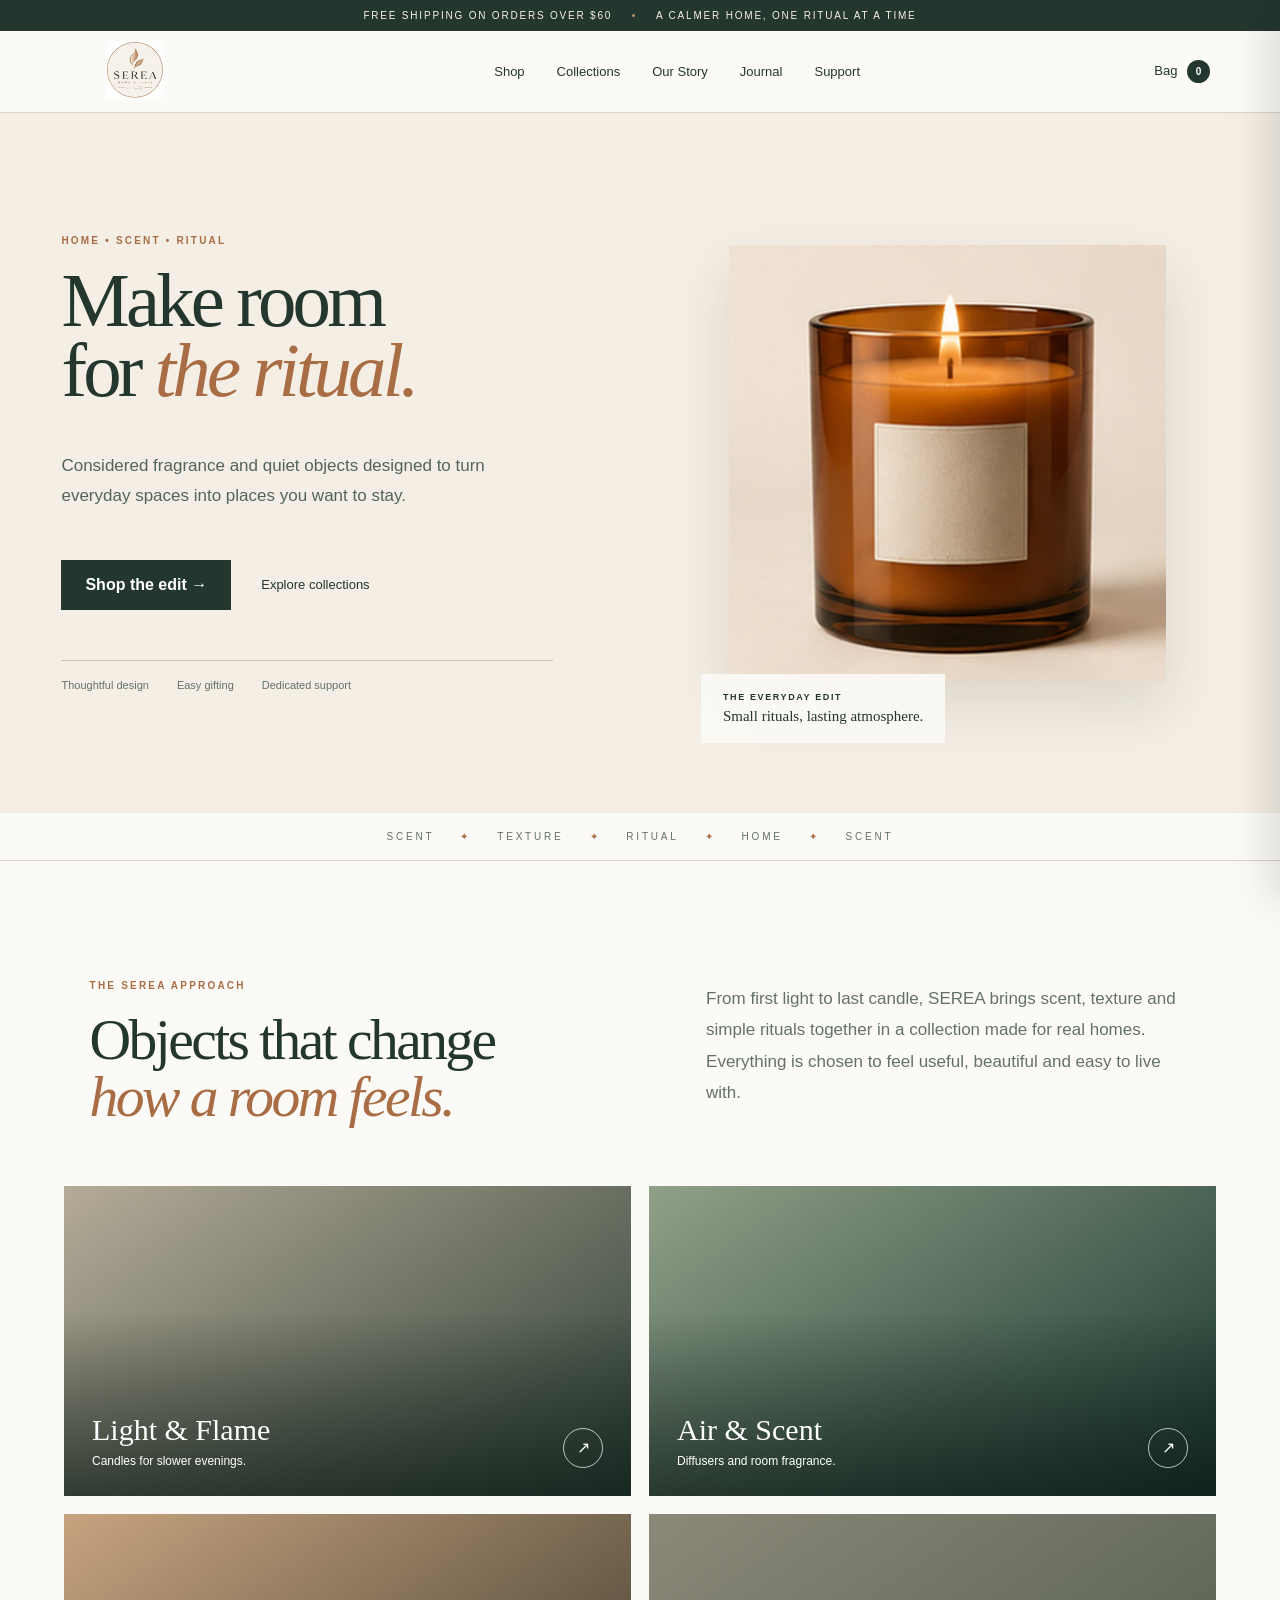
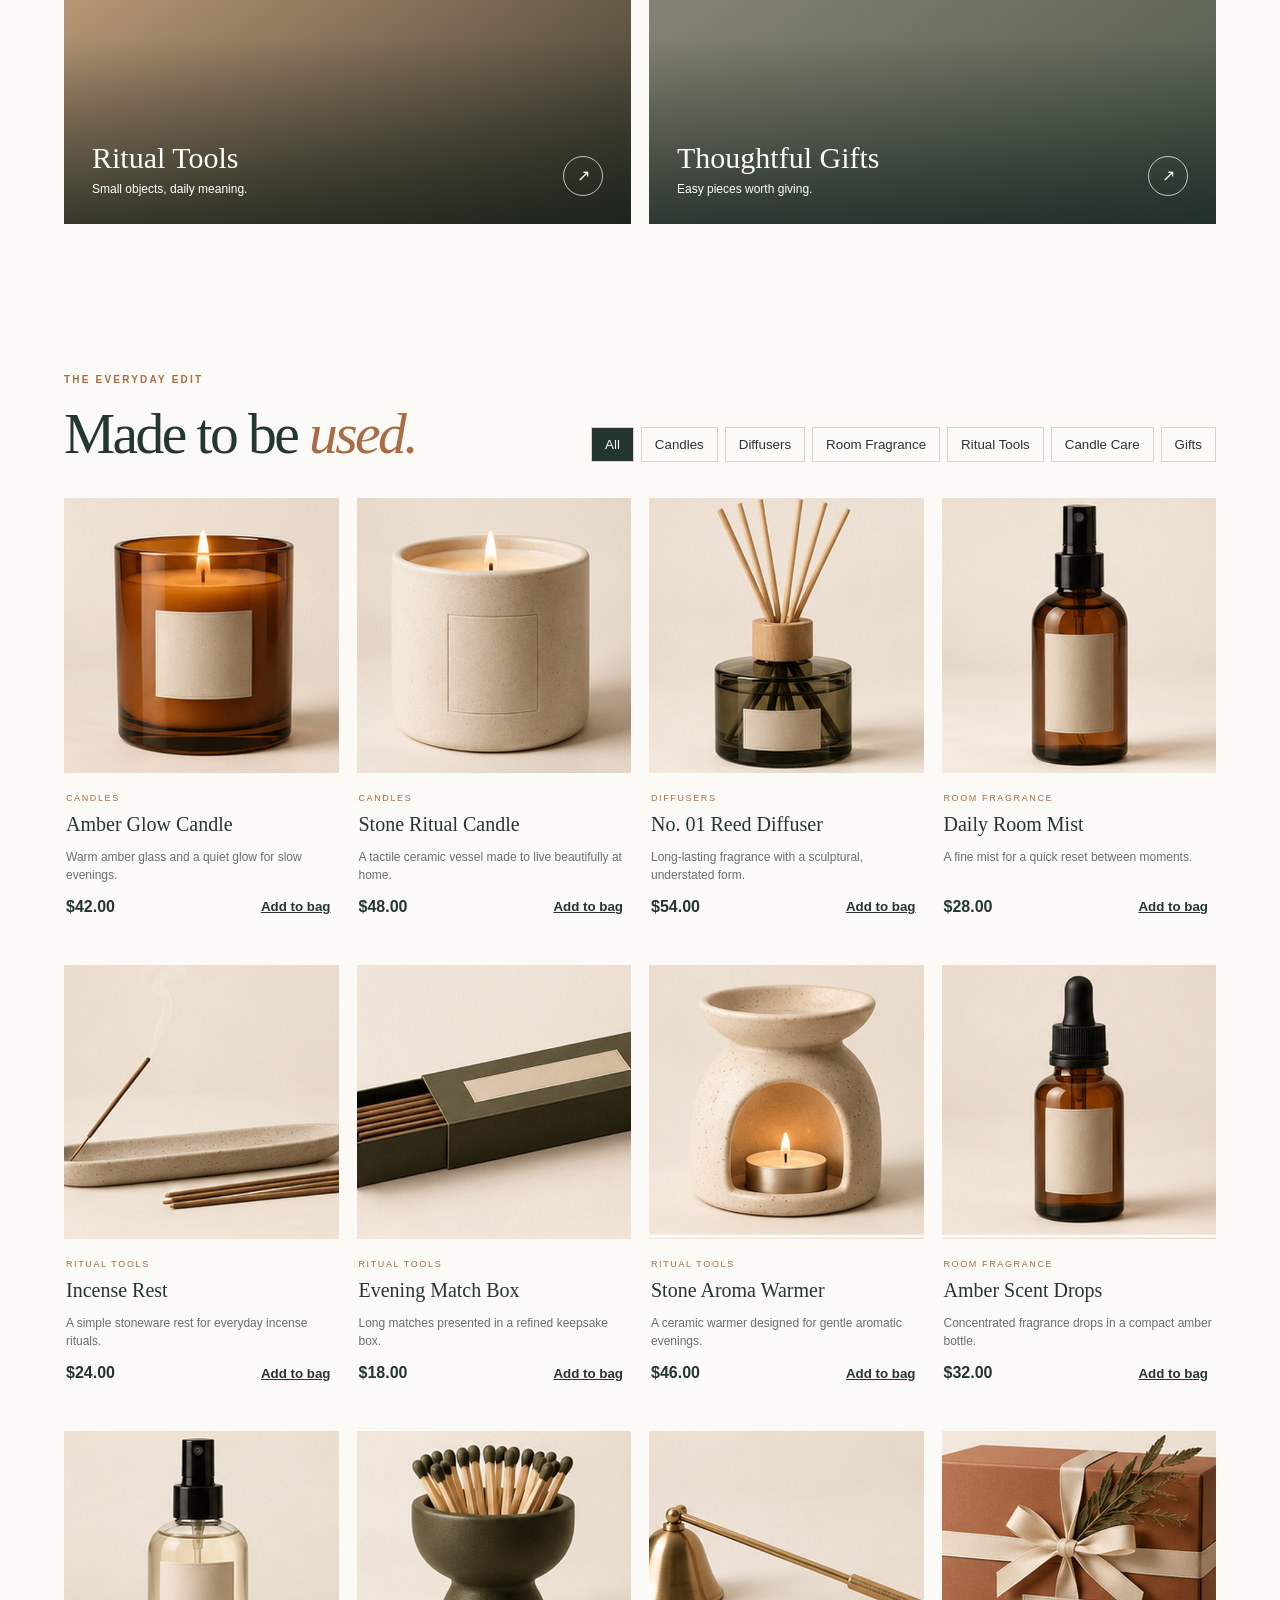
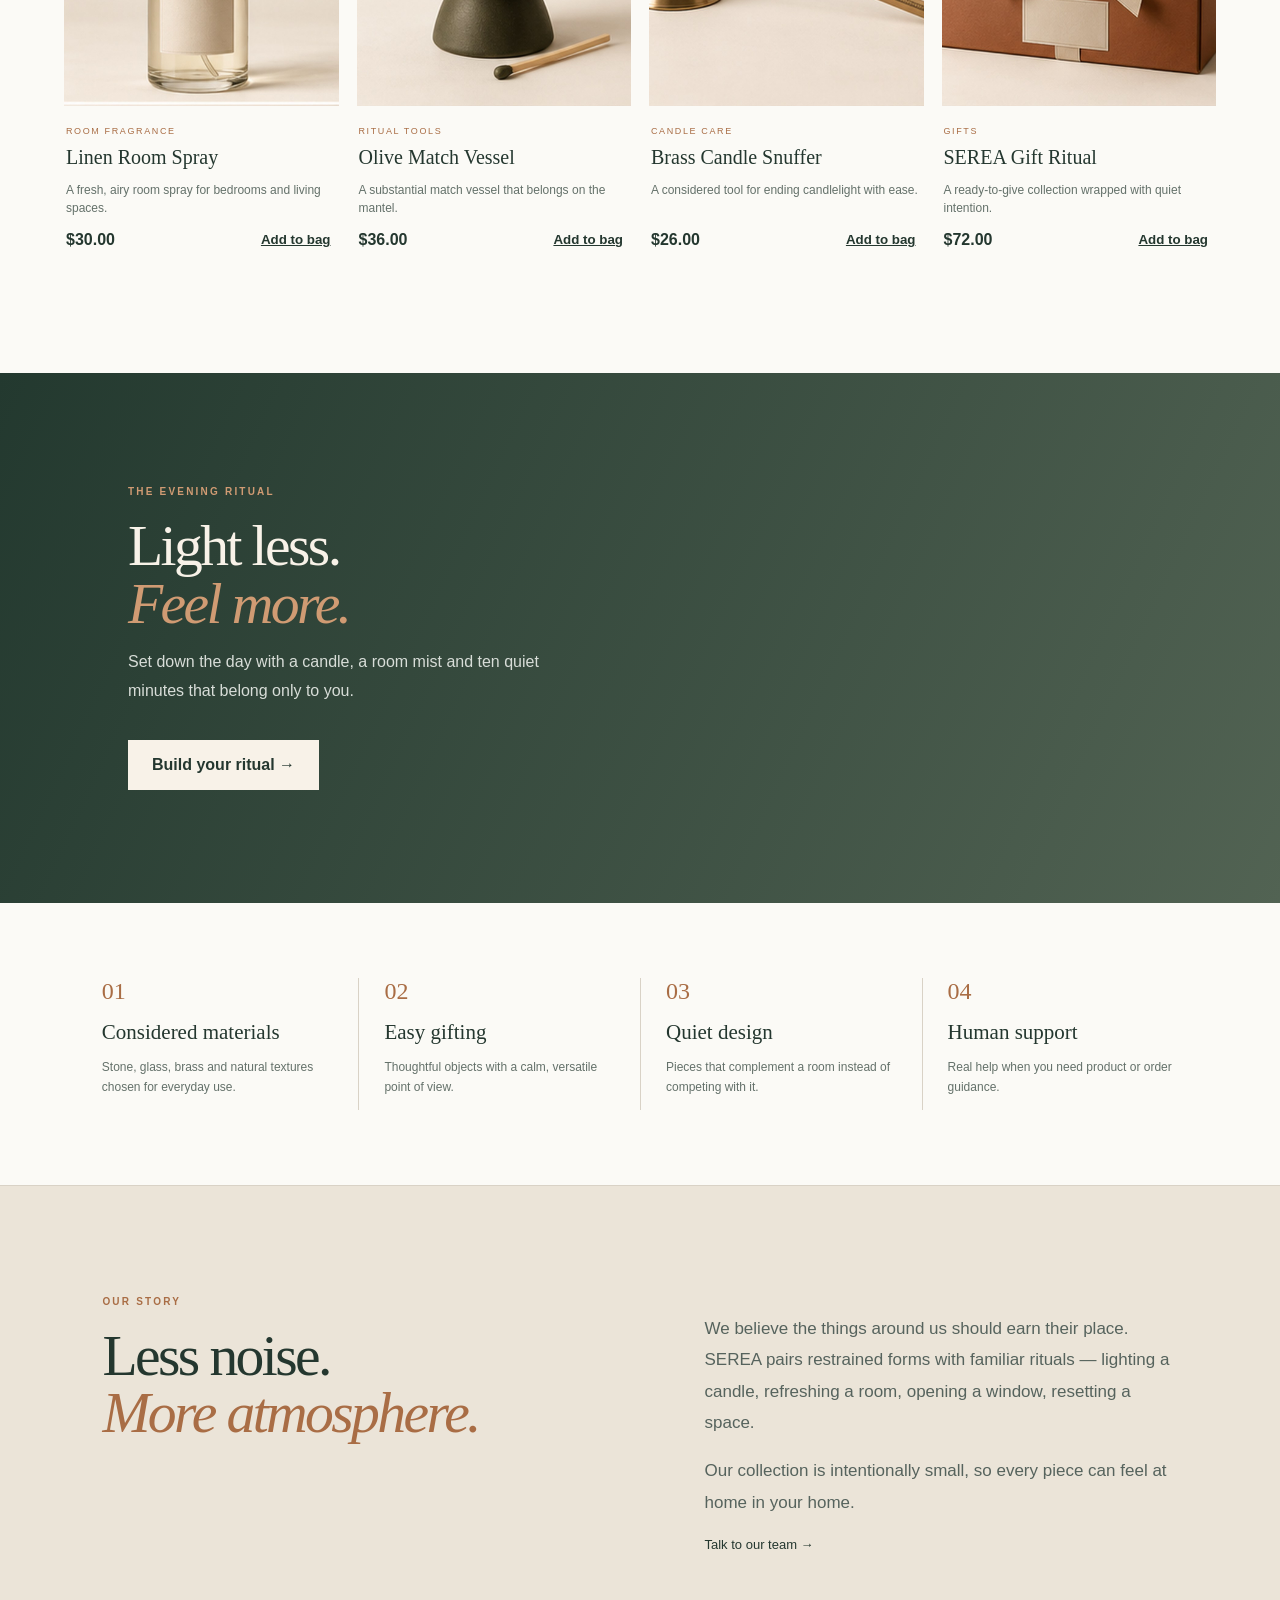
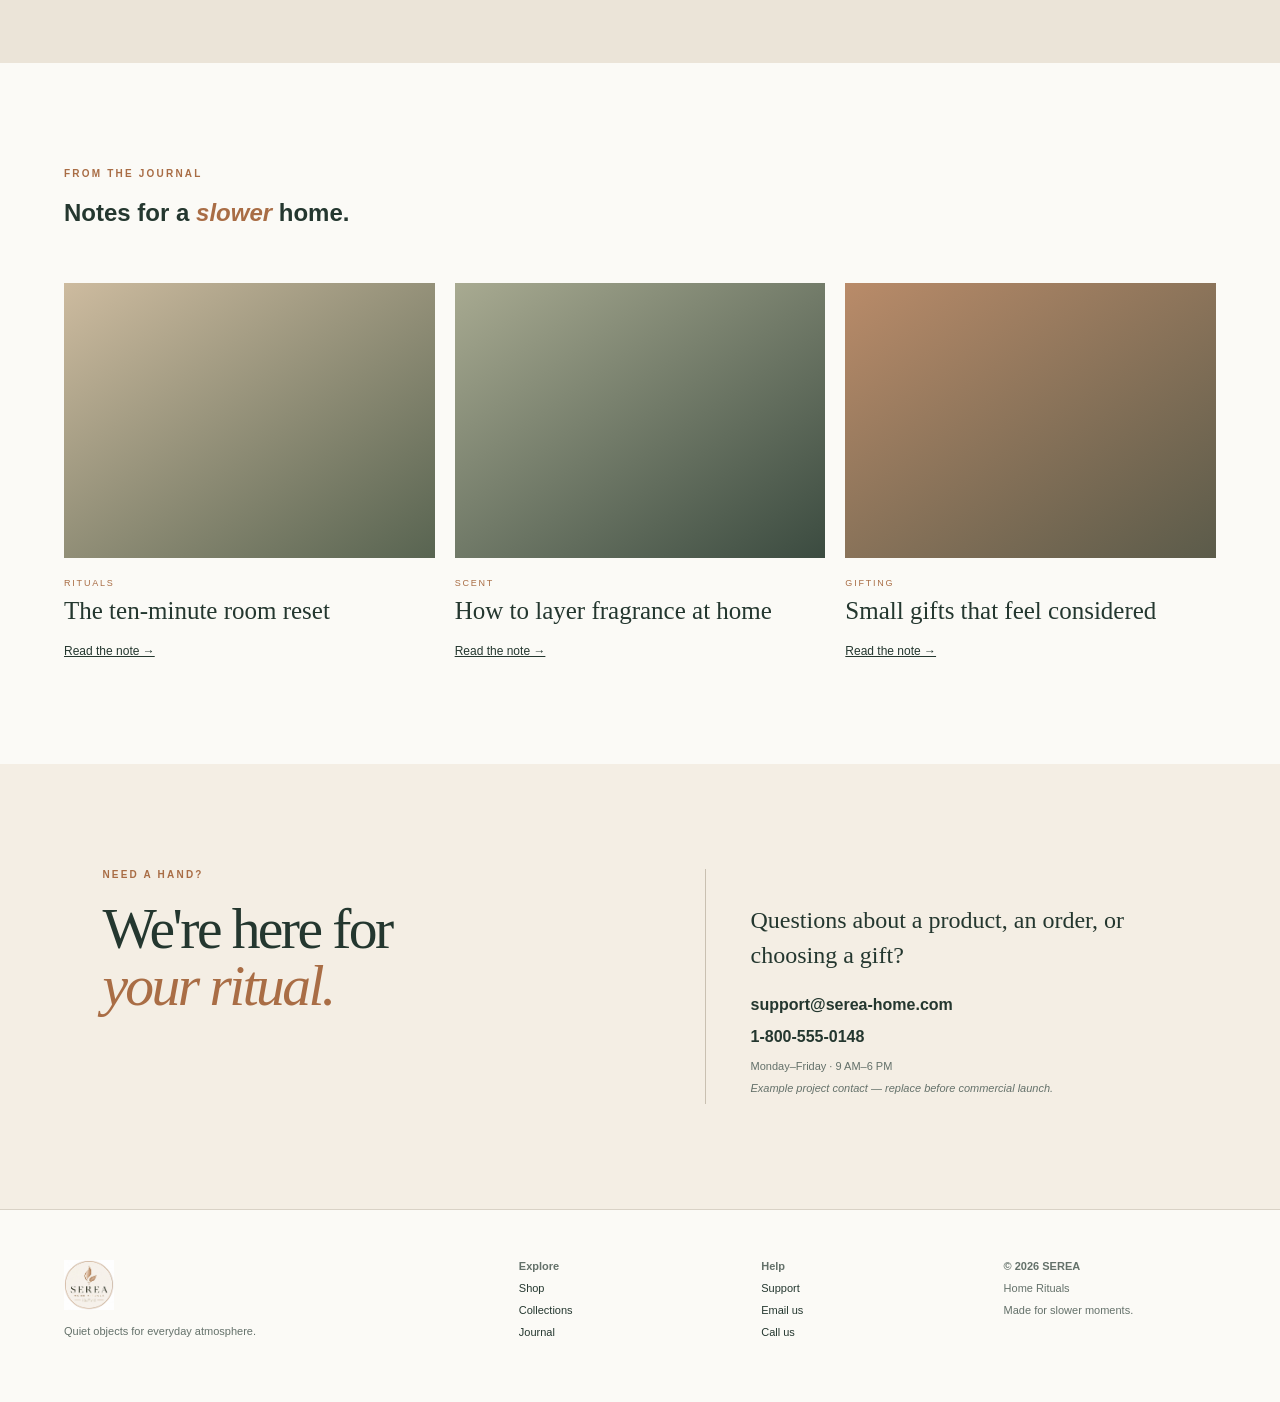
==== index.html @ 896970f7 "Add files via upload" ====
<!doctype html>
<html lang="en">
<head>
<meta charset="utf-8"><meta name="viewport" content="width=device-width,initial-scale=1">
<meta name="description" content="SEREA Home Rituals — candles, diffusers, room fragrance, ritual tools and thoughtful gifts.">
<title>SEREA — Home Rituals</title>
<link rel="icon" href="assets/brand/logo.jpg"><link rel="stylesheet" href="styles.css">
</head>
<body>
<div class="topbar">FREE SHIPPING ON ORDERS OVER $60 <span>•</span> A CALMER HOME, ONE RITUAL AT A TIME</div>
<header class="header">
  <a class="logo" href="#home"><img src="assets/brand/logo.jpg" alt="SEREA Home Rituals"></a>
  <nav><a href="#shop">Shop</a><a href="#collections">Collections</a><a href="#about">Our Story</a><a href="#journal">Journal</a><a href="#support">Support</a></nav>
  <button class="bag-trigger" id="openBag">Bag <b id="count">0</b></button>
</header>

<main id="home">
<section class="hero">
  <div class="hero-copy">
    <p class="eyebrow">HOME • SCENT • RITUAL</p>
    <h1>Make room<br>for <em>the ritual.</em></h1>
    <p class="lead">Considered fragrance and quiet objects designed to turn everyday spaces into places you want to stay.</p>
    <div class="actions"><a class="button" href="#shop">Shop the edit →</a><a href="#collections" class="under">Explore collections</a></div>
    <div class="trust"><span>Thoughtful design</span><span>Easy gifting</span><span>Dedicated support</span></div>
  </div>
  <div class="hero-visual">
    <div class="hero-frame"><img src="assets/products/amber-glow-candle.jpg" alt="Amber Glow Candle"></div>
    <div class="hero-note"><strong>THE EVERYDAY EDIT</strong><span>Small rituals, lasting atmosphere.</span></div>
  </div>
</section>

<section class="marquee"><span>SCENT</span><i>✦</i><span>TEXTURE</span><i>✦</i><span>RITUAL</span><i>✦</i><span>HOME</span><i>✦</i><span>SCENT</span></section>

<section class="intro" id="collections">
  <div><p class="eyebrow">THE SEREA APPROACH</p><h2>Objects that change<br><em>how a room feels.</em></h2></div>
  <p>From first light to last candle, SEREA brings scent, texture and simple rituals together in a collection made for real homes. Everything is chosen to feel useful, beautiful and easy to live with.</p>
</section>

<section class="collections">
  <a class="collection one" href="#shop"><div><b>Light & Flame</b><small>Candles for slower evenings.</small></div><span>↗</span></a>
  <a class="collection two" href="#shop"><div><b>Air & Scent</b><small>Diffusers and room fragrance.</small></div><span>↗</span></a>
  <a class="collection three" href="#shop"><div><b>Ritual Tools</b><small>Small objects, daily meaning.</small></div><span>↗</span></a>
  <a class="collection four" href="#shop"><div><b>Thoughtful Gifts</b><small>Easy pieces worth giving.</small></div><span>↗</span></a>
</section>

<section class="shop" id="shop">
  <div class="shop-head"><div><p class="eyebrow">THE EVERYDAY EDIT</p><h2>Made to be <em>used.</em></h2></div><div class="filters" id="filters"></div></div>
  <div class="products" id="products"></div>
</section>

<section class="banner"><div><p class="eyebrow">THE EVENING RITUAL</p><h2>Light less.<br><em>Feel more.</em></h2><p>Set down the day with a candle, a room mist and ten quiet minutes that belong only to you.</p><a class="button light" href="#shop">Build your ritual →</a></div></section>

<section class="features">
  <article><strong>01</strong><h3>Considered materials</h3><p>Stone, glass, brass and natural textures chosen for everyday use.</p></article>
  <article><strong>02</strong><h3>Easy gifting</h3><p>Thoughtful objects with a calm, versatile point of view.</p></article>
  <article><strong>03</strong><h3>Quiet design</h3><p>Pieces that complement a room instead of competing with it.</p></article>
  <article><strong>04</strong><h3>Human support</h3><p>Real help when you need product or order guidance.</p></article>
</section>

<section class="about" id="about">
  <div><p class="eyebrow">OUR STORY</p><h2>Less noise.<br><em>More atmosphere.</em></h2></div>
  <div class="about-copy"><p>We believe the things around us should earn their place. SEREA pairs restrained forms with familiar rituals — lighting a candle, refreshing a room, opening a window, resetting a space.</p><p>Our collection is intentionally small, so every piece can feel at home in your home.</p><a class="under" href="#support">Talk to our team →</a></div>
</section>

<section class="journal" id="journal">
  <div class="shop-head"><div><p class="eyebrow">FROM THE JOURNAL</p><h2>Notes for a <em>slower</em> home.</h2></div></div>
  <div class="journal-grid">
    <article><div class="jimg j1"></div><p>RITUALS</p><h3>The ten-minute room reset</h3><a href="#support">Read the note →</a></article>
    <article><div class="jimg j2"></div><p>SCENT</p><h3>How to layer fragrance at home</h3><a href="#support">Read the note →</a></article>
    <article><div class="jimg j3"></div><p>GIFTING</p><h3>Small gifts that feel considered</h3><a href="#support">Read the note →</a></article>
  </div>
</section>

<section class="support" id="support">
  <div><p class="eyebrow">NEED A HAND?</p><h2>We're here for<br><em>your ritual.</em></h2></div>
  <div class="support-card">
    <p>Questions about a product, an order, or choosing a gift?</p>
    <a href="mailto:support@serea-home.com">support@serea-home.com</a>
    <a href="tel:+18005550148">1-800-555-0148</a>
    <span>Monday–Friday · 9 AM–6 PM</span>
    <small>Example project contact — replace before commercial launch.</small>
  </div>
</section>
</main>

<footer><div><img src="assets/brand/logo.jpg" alt="SEREA"><p>Quiet objects for everyday atmosphere.</p></div><div><strong>Explore</strong><a href="#shop">Shop</a><a href="#collections">Collections</a><a href="#journal">Journal</a></div><div><strong>Help</strong><a href="#support">Support</a><a href="mailto:support@serea-home.com">Email us</a><a href="tel:+18005550148">Call us</a></div><div><strong>© 2026 SEREA</strong><span>Home Rituals</span><span>Made for slower moments.</span></div></footer>

<aside class="bag" id="bag"><div class="bag-top"><h2>Your bag</h2><button id="closeBag">×</button></div><div id="bagItems"></div><div class="total"><span>Total</span><b id="total">$0.00</b></div><button class="button full" id="checkout">Checkout demo</button></aside><div class="shade" id="shade"></div>
<script src="products.json"></script><script src="app.js"></script>
</body></html>
---- styles.css ----
*{box-sizing:border-box}html{scroll-behavior:smooth}:root{--ink:#24372f;--muted:#64716a;--cream:#f4eee4;--paper:#fbfaf6;--rust:#a96d45;--line:#d9d2c6}body{margin:0;background:var(--paper);color:var(--ink);font-family:Arial,Helvetica,sans-serif}.topbar{background:var(--ink);color:#f7f1e8;text-align:center;padding:10px;font-size:10px;letter-spacing:.18em}.topbar span{margin:0 15px;color:#c9956e}.header{height:82px;padding:0 5%;display:flex;align-items:center;justify-content:space-between;border-bottom:1px solid var(--line);background:rgba(251,250,246,.96);position:sticky;top:0;z-index:20;backdrop-filter:blur(10px)}.logo img{width:142px;height:58px;object-fit:contain}.header nav{display:flex;gap:32px}.header nav a,.bag-trigger,.under{font-size:13px;color:var(--ink);text-decoration:none}.bag-trigger{background:none;border:0;cursor:pointer}.bag-trigger b{display:inline-grid;place-items:center;background:var(--ink);color:white;width:23px;height:23px;border-radius:50%;margin-left:6px;font-size:10px}.hero{min-height:700px;display:grid;grid-template-columns:48% 52%;background:var(--cream)}.hero-copy{padding:85px 10%;display:flex;flex-direction:column;justify-content:center}.eyebrow{font-size:10px;letter-spacing:.22em;font-weight:bold;color:var(--rust);margin:0 0 20px}.hero h1{font:clamp(58px,6vw,90px)/.91 Georgia,serif;letter-spacing:-.05em;margin:0 0 28px}.hero h1 em,h2 em{color:var(--rust);font-style:italic}.lead{font-size:17px;line-height:1.75;color:#53645d;max-width:560px}.actions{display:flex;align-items:center;gap:30px;margin:32px 0 50px}.button{display:inline-block;background:var(--ink);color:#fff;text-decoration:none;padding:16px 24px;border:0;cursor:pointer;font-weight:bold}.trust{display:flex;gap:28px;border-top:1px solid #cec5b7;padding-top:18px;color:var(--muted);font-size:11px}.hero-visual{display:flex;align-items:center;justify-content:center;position:relative;padding:60px 9%}.hero-frame{width:min(620px,80%);aspect-ratio:1;background:#eee6da;overflow:hidden;box-shadow:0 25px 55px rgba(54,47,36,.13)}.hero-frame img{width:100%;height:100%;object-fit:cover}.hero-note{position:absolute;bottom:70px;left:13%;background:rgba(251,250,246,.93);padding:18px 22px;display:flex;flex-direction:column;gap:6px}.hero-note strong{font-size:9px;letter-spacing:.18em}.hero-note span{font:15px Georgia,serif}.marquee{display:flex;justify-content:center;gap:26px;padding:18px;border-bottom:1px solid var(--line);font-size:10px;letter-spacing:.28em;color:var(--muted)}.marquee i{color:var(--rust);font-style:normal}.intro{padding:105px 7% 60px;display:grid;grid-template-columns:1fr 1fr;gap:12%;align-items:end}.intro h2,.shop h2,.about h2,.support h2,.banner h2{font:clamp(40px,4.5vw,66px)/1 Georgia,serif;letter-spacing:-.045em;margin:0}.intro>p{font-size:17px;line-height:1.85;color:var(--muted);max-width:570px}.collections{padding:0 5% 110px;display:grid;grid-template-columns:1fr 1fr;gap:18px}.collection{height:310px;padding:28px;display:flex;justify-content:space-between;align-items:flex-end;color:#fff;text-decoration:none;position:relative;overflow:hidden}.collection:before{content:"";position:absolute;inset:0;background:linear-gradient(0deg,rgba(12,25,20,.65),transparent 60%)}.collection>*{position:relative}.collection.one{background:linear-gradient(145deg,#b5ab98,#2d4036)}.collection.two{background:linear-gradient(145deg,#91a088,#17362e)}.collection.three{background:linear-gradient(145deg,#c8a37f,#38382c)}.collection.four{background:linear-gradient(145deg,#8c897a,#4c594b)}.collection b{display:block;font:30px Georgia,serif}.collection small{display:block;margin-top:7px;font-size:12px}.collection>span{width:40px;height:40px;border:1px solid rgba(255,255,255,.7);border-radius:50%;display:grid;place-items:center}.shop{padding:40px 5% 110px}.shop-head{display:flex;justify-content:space-between;align-items:end;margin-bottom:36px}.filters{display:flex;gap:7px;flex-wrap:wrap;justify-content:flex-end}.filter{padding:9px 13px;border:1px solid var(--line);background:transparent;color:var(--ink);cursor:pointer}.filter.active{background:var(--ink);color:white}.products{display:grid;grid-template-columns:repeat(4,1fr);gap:35px 18px}.product-img{aspect-ratio:1;background:var(--cream);overflow:hidden}.product-img img{width:100%;height:100%;display:block;object-fit:cover}.product-info{padding:14px 2px}.product-info .cat{font-size:9px;letter-spacing:.18em;text-transform:uppercase;color:var(--rust)}.product-info h3{font:20px Georgia,serif;margin:8px 0}.product-info p{font-size:12px;line-height:1.5;color:var(--muted);min-height:38px}.price-row{display:flex;align-items:center;justify-content:space-between}.price{font-weight:bold}.add{background:none;border:0;text-decoration:underline;cursor:pointer;color:var(--ink);font-weight:bold}.banner{min-height:530px;background:linear-gradient(115deg,#23392f,#526353);color:#f8f2e8;display:flex;align-items:center;padding:70px 10%}.banner .eyebrow{color:#d09b73}.banner h2 em{color:#d09b73}.banner p:not(.eyebrow){max-width:470px;line-height:1.8;color:#d8ddd8}.button.light{background:#f8f2e8;color:var(--ink);margin-top:18px}.features{display:grid;grid-template-columns:repeat(4,1fr);padding:75px 6%;border-bottom:1px solid var(--line)}.features article{padding:0 25px;border-left:1px solid var(--line)}.features article:first-child{border-left:0}.features strong{color:var(--rust);font:24px Georgia,serif}.features h3{font:21px Georgia,serif;margin:15px 0 8px}.features p{font-size:12px;line-height:1.7;color:var(--muted)}.about{padding:110px 8%;display:grid;grid-template-columns:1fr 1fr;gap:12%;background:#ebe4d8}.about-copy{max-width:560px}.about-copy p{font-size:17px;line-height:1.85;color:#56635d}.journal{padding:105px 5%}.journal-grid{display:grid;grid-template-columns:repeat(3,1fr);gap:20px}.jimg{aspect-ratio:1.35;background:var(--cream);margin-bottom:20px}.j1{background:linear-gradient(145deg,#cdbb9f,#586451)}.j2{background:linear-gradient(145deg,#a8aa91,#3b4b40)}.j3{background:linear-gradient(145deg,#b98b69,#5b5b4a)}.journal article p{font-size:9px;letter-spacing:.2em;color:var(--rust)}.journal h3{font:25px Georgia,serif;margin:8px 0 16px}.journal a{font-size:12px;color:var(--ink)}.support{padding:105px 8%;display:grid;grid-template-columns:1fr 1fr;gap:12%;background:var(--cream)}.support-card{border-left:1px solid #c9c0b1;padding:10px 0 10px 45px}.support-card p{font:24px Georgia,serif;line-height:1.45}.support-card a{display:block;color:var(--ink);font-weight:bold;text-decoration:none;margin:14px 0}.support-card span,.support-card small{display:block;color:var(--muted);font-size:11px;margin-top:10px}.support-card small{font-style:italic}footer{padding:50px 5%;display:grid;grid-template-columns:2fr 1fr 1fr 1fr;gap:30px;border-top:1px solid var(--line);font-size:11px;color:var(--muted)}footer img{width:130px;height:50px;object-fit:contain;object-position:left center}footer p{max-width:220px;line-height:1.6}footer strong,footer a,footer span{display:block;margin-bottom:10px}footer a{color:var(--ink);text-decoration:none}.bag{position:fixed;z-index:40;right:-430px;top:0;width:min(430px,100%);height:100vh;background:var(--paper);padding:28px;transition:.3s;box-shadow:-12px 0 40px rgba(0,0,0,.12);overflow:auto}.bag.open{right:0}.shade{position:fixed;z-index:30;inset:0;background:rgba(0,0,0,.25);display:none}.shade.show{display:block}.bag-top{display:flex;justify-content:space-between;border-bottom:1px solid var(--line);padding-bottom:18px}.bag-top h2{font:32px Georgia,serif;margin:0}.bag-top button{border:0;background:none;font-size:28px;cursor:pointer}.bag-item{display:grid;grid-template-columns:70px 1fr auto;gap:12px;align-items:center;padding:16px 0;border-bottom:1px solid var(--line)}.bag-item img{width:70px;height:70px;object-fit:cover}.bag-item strong{font:15px Georgia,serif}.bag-item small{display:block;color:var(--muted);margin-top:5px}.bag-item button{border:0;background:none;color:var(--rust);cursor:pointer}.total{display:flex;justify-content:space-between;padding:24px 0;font-size:18px}.full{width:100%}@media(max-width:900px){.header nav{gap:15px}.hero{grid-template-columns:1fr}.hero-visual{order:-1;padding:45px}.hero-frame{width:65%}.hero-copy{padding:55px 8%}.intro,.about,.support{grid-template-columns:1fr}.collections{grid-template-columns:1fr 1fr}.products{grid-template-columns:repeat(2,1fr)}.features{grid-template-columns:1fr 1fr;gap:30px}.features article:nth-child(3){border-left:0}.journal-grid{grid-template-columns:1fr 1fr}footer{grid-template-columns:1fr 1fr}}@media(max-width:600px){.topbar{font-size:8px}.header{height:68px}.header nav{display:none}.logo img{width:120px}.hero-visual{padding:35px}.hero-frame{width:82%}.hero-note{left:8%;bottom:28px}.hero-copy{padding:45px 7%}.hero h1{font-size:54px}.trust{gap:13px;flex-wrap:wrap}.intro,.shop,.about,.support,.journal,.banner{padding-left:7%;padding-right:7%}.collections{grid-template-columns:1fr;padding-left:7%;padding-right:7%}.collection{height:255px}.shop-head{display:block}.filters{justify-content:flex-start;margin-top:25px}.products{gap:30px 12px}.product-info h3{font-size:17px}.product-info p{min-height:auto}.features{grid-template-columns:1fr;padding:55px 7%}.features article,.features article:nth-child(3){border-left:0;border-top:1px solid var(--line);padding:25px 0}.features article:first-child{border-top:0}.journal-grid{grid-template-columns:1fr}footer{grid-template-columns:1fr;padding:40px 7%}}
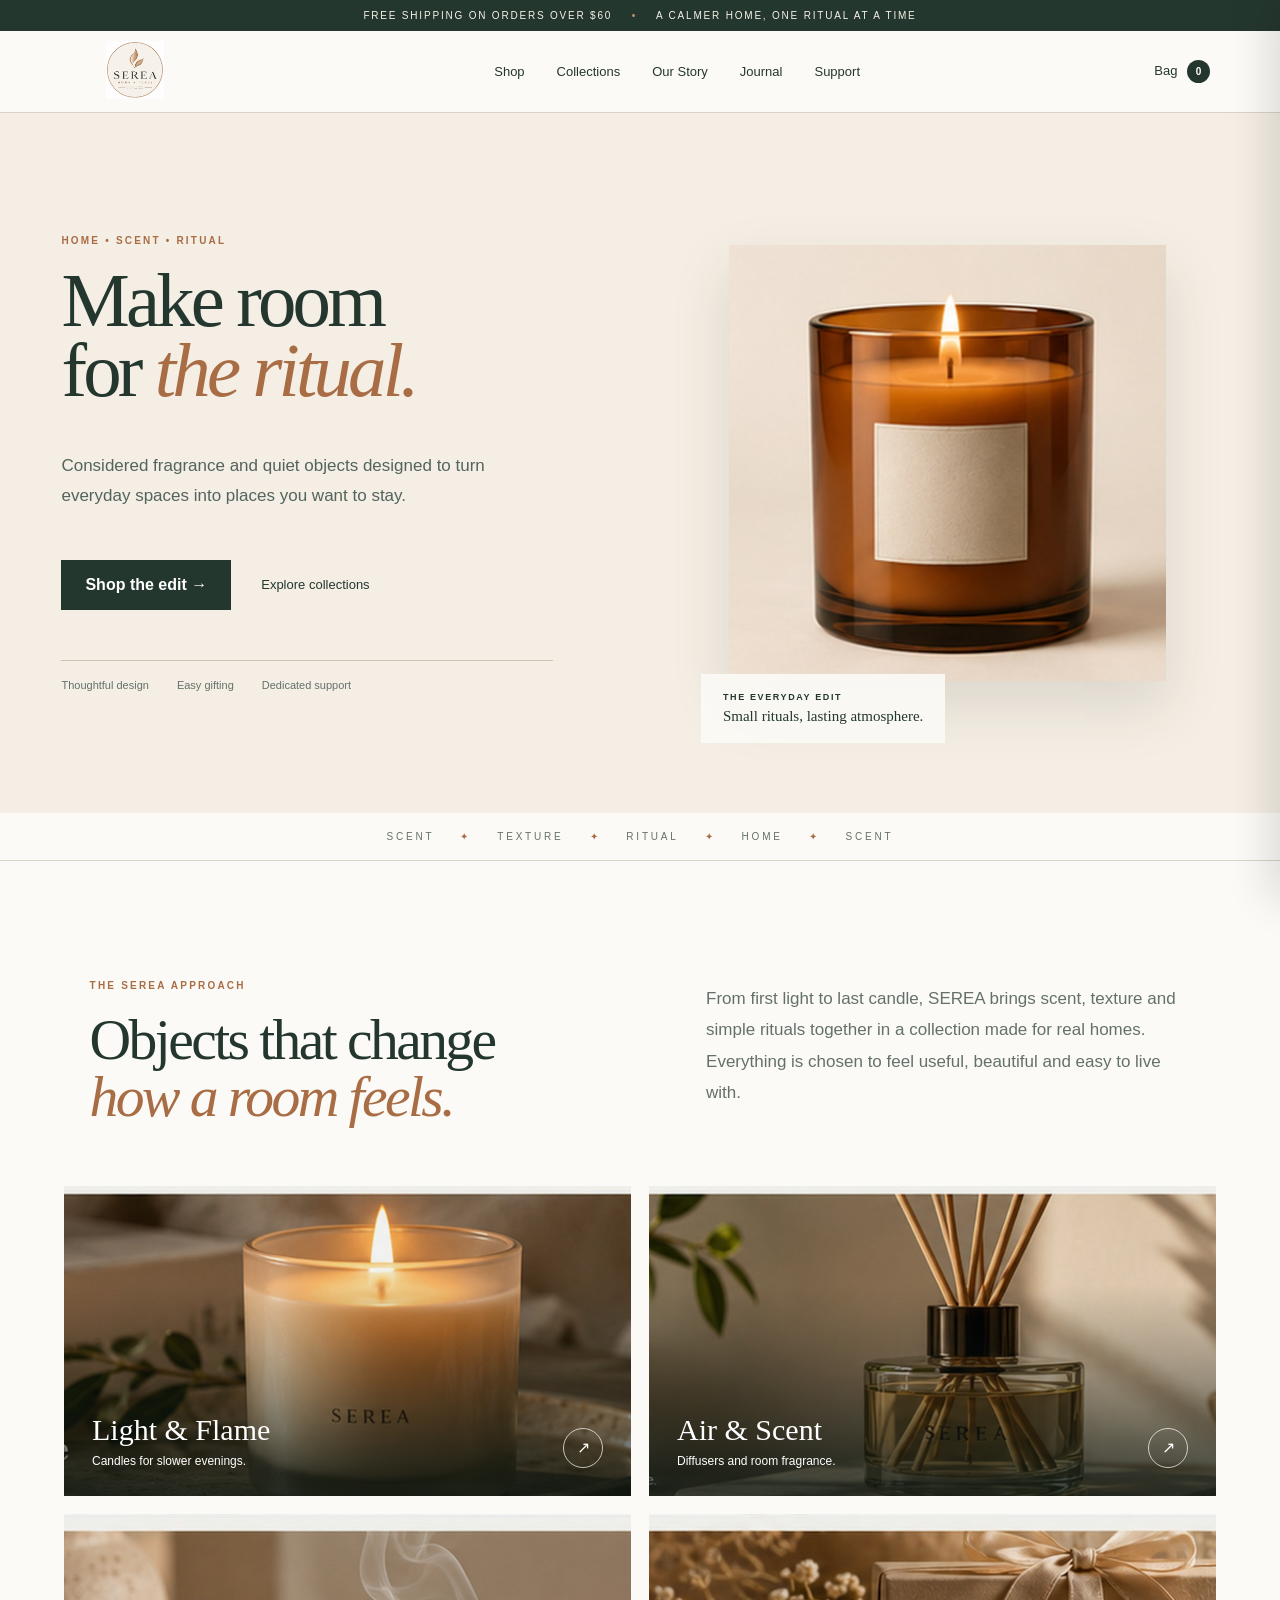
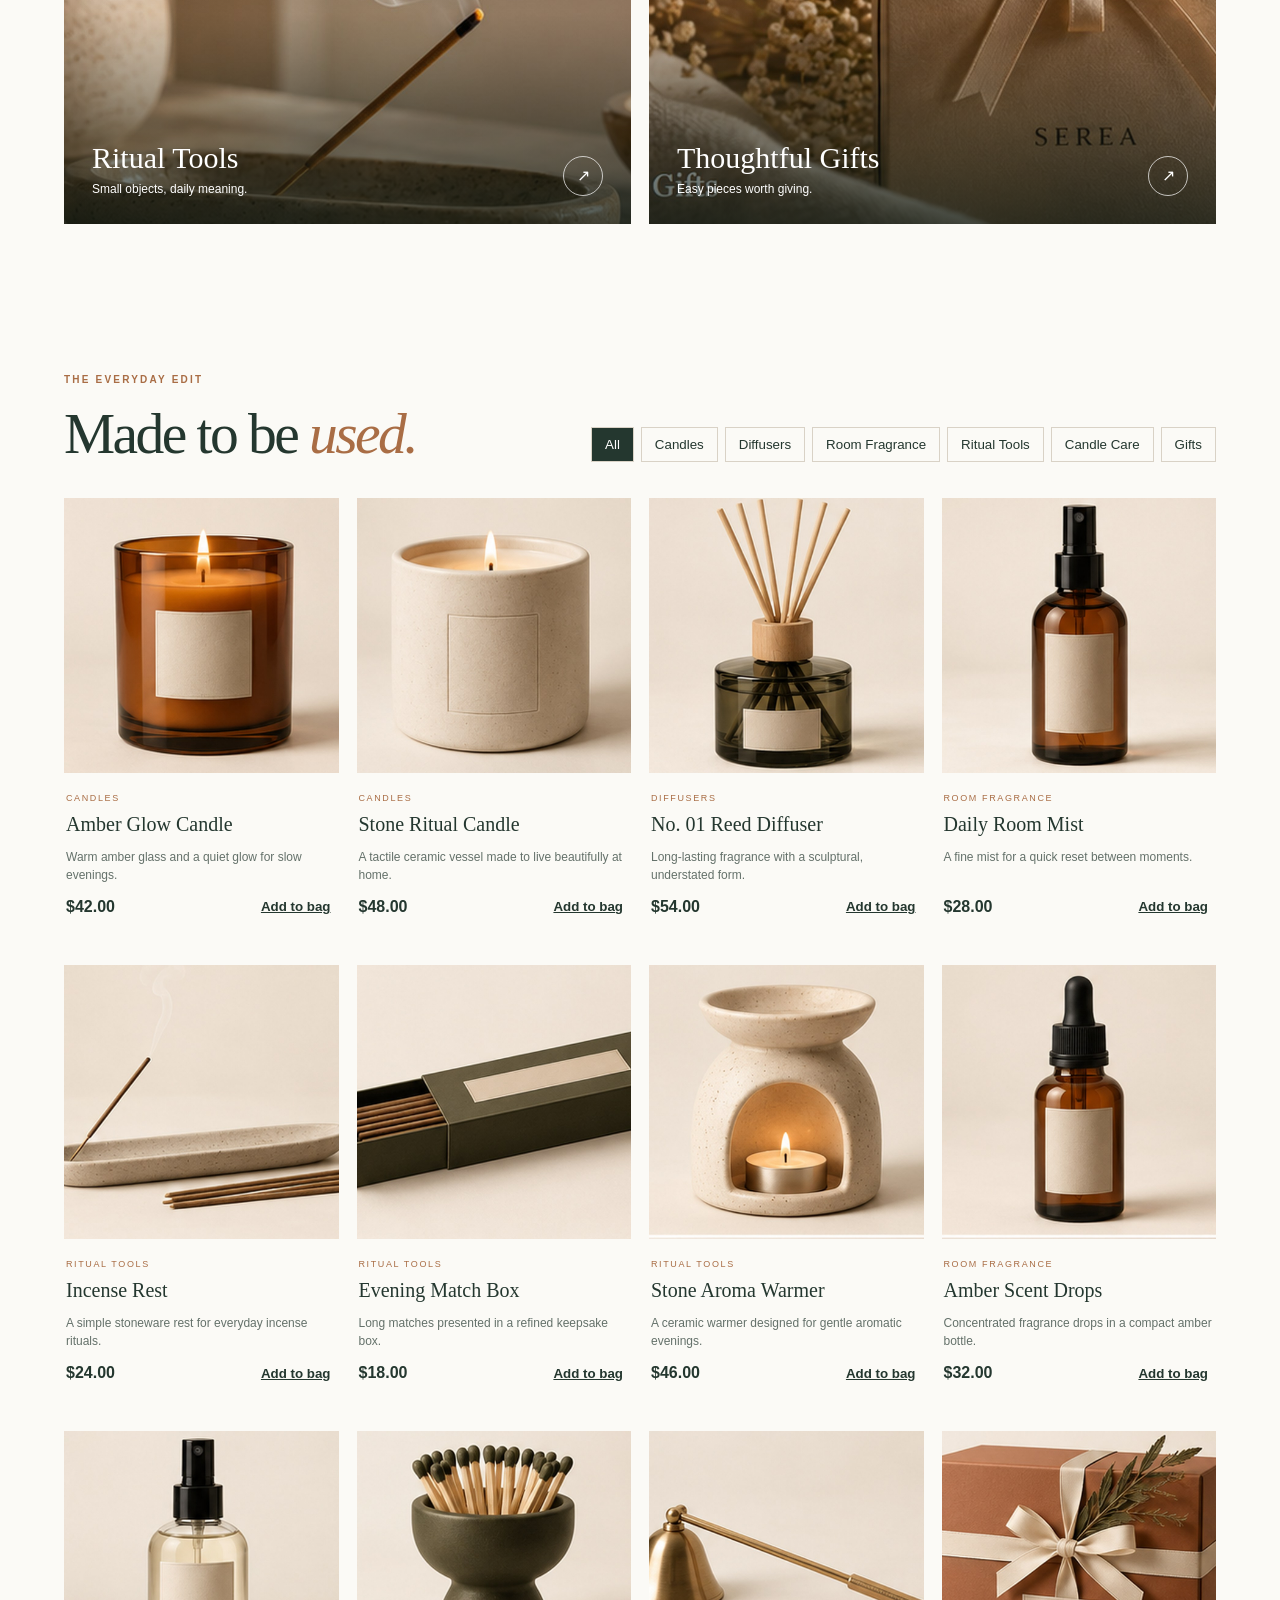
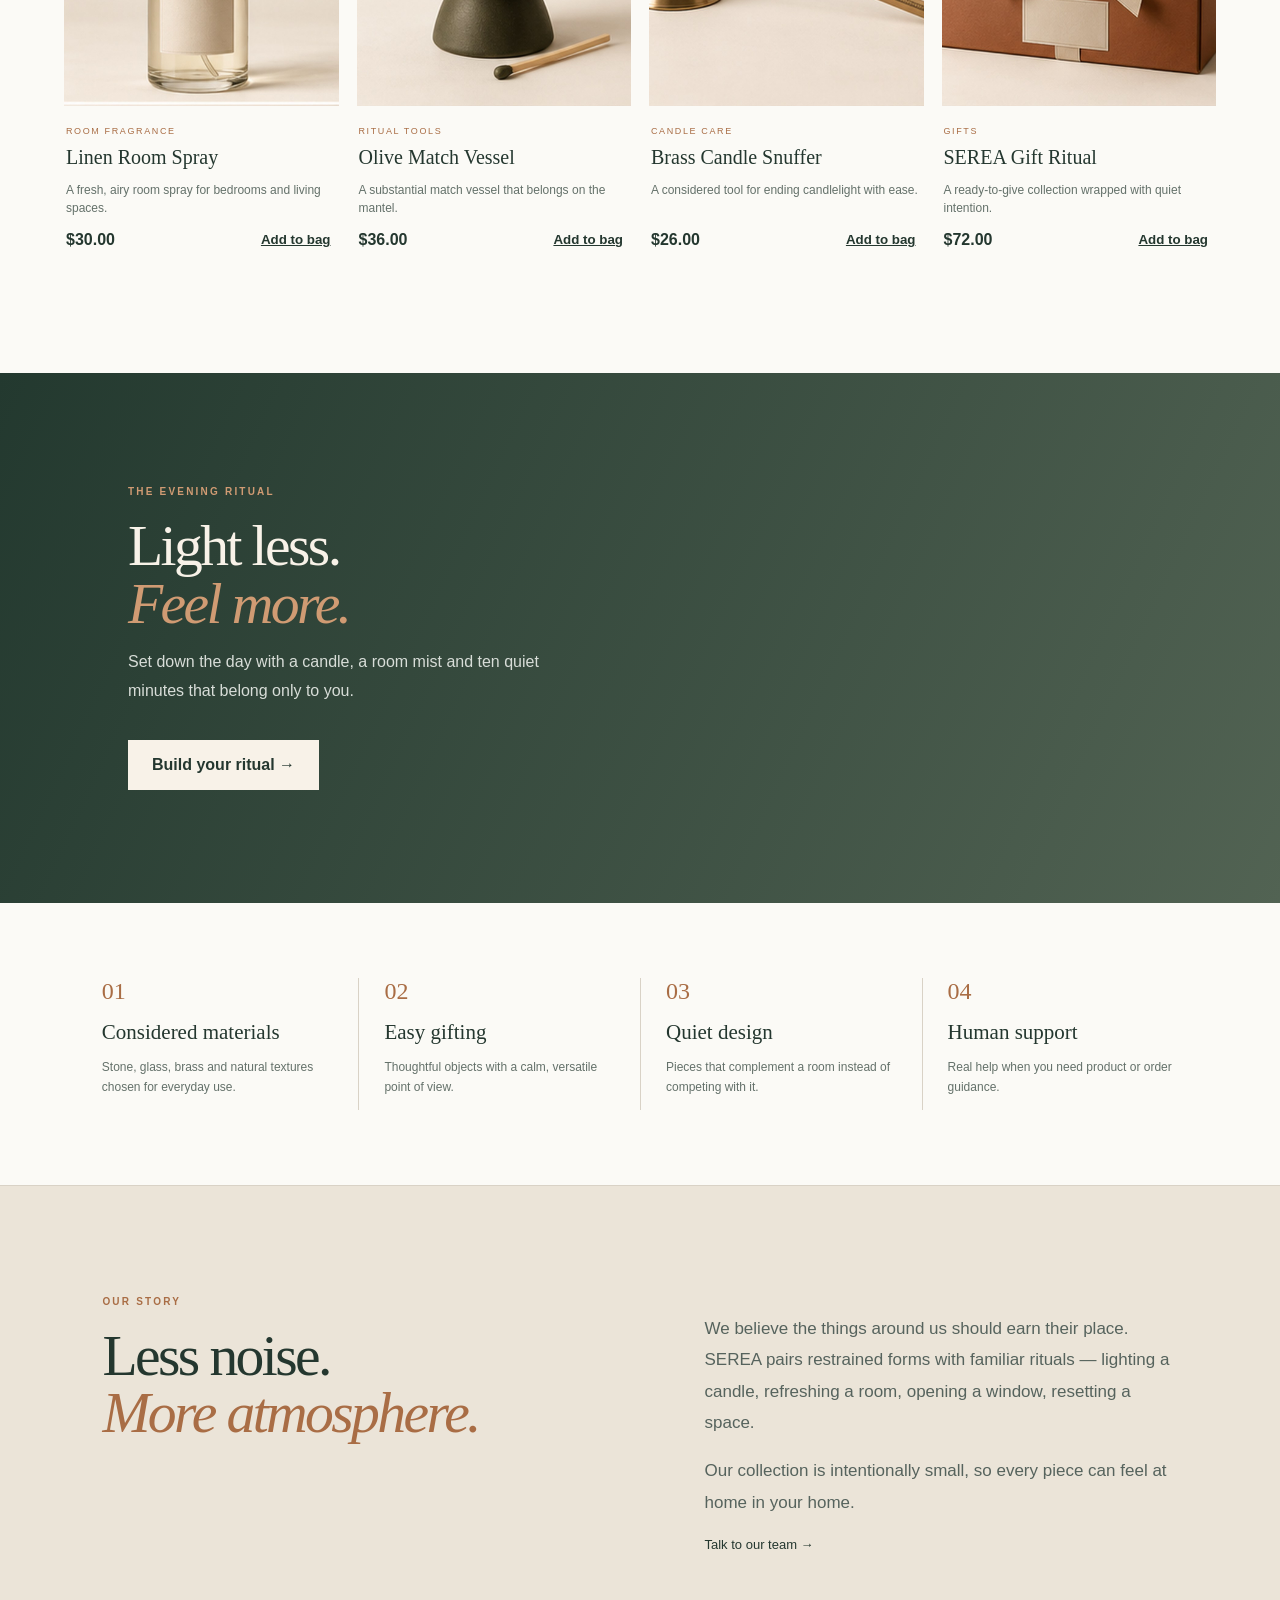
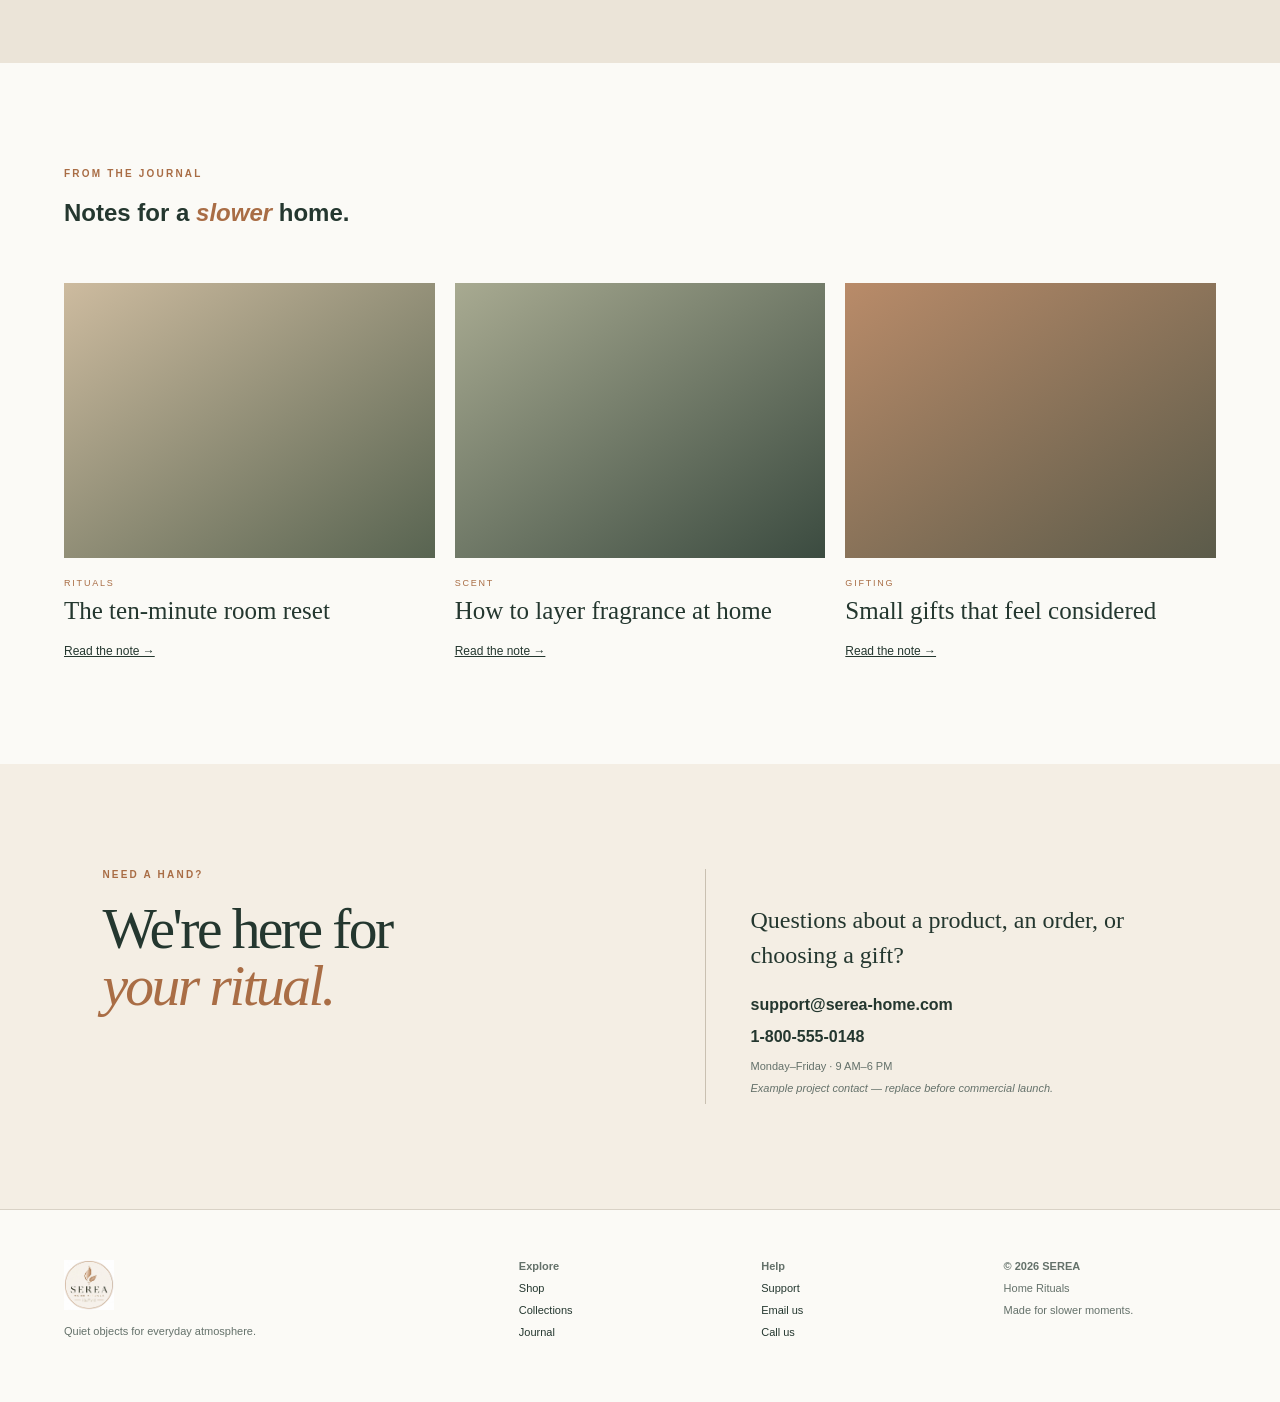
==== commit 45b0efae: "Add files via upload" ====
--- a/index.html
+++ b/index.html
@@ -37,10 +37,10 @@
 </section>
 
 <section class="collections">
-  <a class="collection one" href="#shop"><div><b>Light & Flame</b><small>Candles for slower evenings.</small></div><span>↗</span></a>
-  <a class="collection two" href="#shop"><div><b>Air & Scent</b><small>Diffusers and room fragrance.</small></div><span>↗</span></a>
-  <a class="collection three" href="#shop"><div><b>Ritual Tools</b><small>Small objects, daily meaning.</small></div><span>↗</span></a>
-  <a class="collection four" href="#shop"><div><b>Thoughtful Gifts</b><small>Easy pieces worth giving.</small></div><span>↗</span></a>
+  <a class="collection one" href="#shop"><img src="assets/products/light-flame.jpg" alt="Light & Flame collection"><div><b>Light & Flame</b><small>Candles for slower evenings.</small></div><span>↗</span></a>
+  <a class="collection two" href="#shop"><img src="assets/products/air-scent.jpg" alt="Air & Scent collection"><div><b>Air & Scent</b><small>Diffusers and room fragrance.</small></div><span>↗</span></a>
+  <a class="collection three" href="#shop"><img src="assets/products/ritual-tools.jpg" alt="Ritual Tools collection"><div><b>Ritual Tools</b><small>Small objects, daily meaning.</small></div><span>↗</span></a>
+  <a class="collection four" href="#shop"><img src="assets/products/thoughtful-gifts.jpg" alt="Thoughtful Gifts collection"><div><b>Thoughtful Gifts</b><small>Easy pieces worth giving.</small></div><span>↗</span></a>
 </section>
 
 <section class="shop" id="shop">
--- a/styles.css
+++ b/styles.css
@@ -1 +1 @@
-*{box-sizing:border-box}html{scroll-behavior:smooth}:root{--ink:#24372f;--muted:#64716a;--cream:#f4eee4;--paper:#fbfaf6;--rust:#a96d45;--line:#d9d2c6}body{margin:0;background:var(--paper);color:var(--ink);font-family:Arial,Helvetica,sans-serif}.topbar{background:var(--ink);color:#f7f1e8;text-align:center;padding:10px;font-size:10px;letter-spacing:.18em}.topbar span{margin:0 15px;color:#c9956e}.header{height:82px;padding:0 5%;display:flex;align-items:center;justify-content:space-between;border-bottom:1px solid var(--line);background:rgba(251,250,246,.96);position:sticky;top:0;z-index:20;backdrop-filter:blur(10px)}.logo img{width:142px;height:58px;object-fit:contain}.header nav{display:flex;gap:32px}.header nav a,.bag-trigger,.under{font-size:13px;color:var(--ink);text-decoration:none}.bag-trigger{background:none;border:0;cursor:pointer}.bag-trigger b{display:inline-grid;place-items:center;background:var(--ink);color:white;width:23px;height:23px;border-radius:50%;margin-left:6px;font-size:10px}.hero{min-height:700px;display:grid;grid-template-columns:48% 52%;background:var(--cream)}.hero-copy{padding:85px 10%;display:flex;flex-direction:column;justify-content:center}.eyebrow{font-size:10px;letter-spacing:.22em;font-weight:bold;color:var(--rust);margin:0 0 20px}.hero h1{font:clamp(58px,6vw,90px)/.91 Georgia,serif;letter-spacing:-.05em;margin:0 0 28px}.hero h1 em,h2 em{color:var(--rust);font-style:italic}.lead{font-size:17px;line-height:1.75;color:#53645d;max-width:560px}.actions{display:flex;align-items:center;gap:30px;margin:32px 0 50px}.button{display:inline-block;background:var(--ink);color:#fff;text-decoration:none;padding:16px 24px;border:0;cursor:pointer;font-weight:bold}.trust{display:flex;gap:28px;border-top:1px solid #cec5b7;padding-top:18px;color:var(--muted);font-size:11px}.hero-visual{display:flex;align-items:center;justify-content:center;position:relative;padding:60px 9%}.hero-frame{width:min(620px,80%);aspect-ratio:1;background:#eee6da;overflow:hidden;box-shadow:0 25px 55px rgba(54,47,36,.13)}.hero-frame img{width:100%;height:100%;object-fit:cover}.hero-note{position:absolute;bottom:70px;left:13%;background:rgba(251,250,246,.93);padding:18px 22px;display:flex;flex-direction:column;gap:6px}.hero-note strong{font-size:9px;letter-spacing:.18em}.hero-note span{font:15px Georgia,serif}.marquee{display:flex;justify-content:center;gap:26px;padding:18px;border-bottom:1px solid var(--line);font-size:10px;letter-spacing:.28em;color:var(--muted)}.marquee i{color:var(--rust);font-style:normal}.intro{padding:105px 7% 60px;display:grid;grid-template-columns:1fr 1fr;gap:12%;align-items:end}.intro h2,.shop h2,.about h2,.support h2,.banner h2{font:clamp(40px,4.5vw,66px)/1 Georgia,serif;letter-spacing:-.045em;margin:0}.intro>p{font-size:17px;line-height:1.85;color:var(--muted);max-width:570px}.collections{padding:0 5% 110px;display:grid;grid-template-columns:1fr 1fr;gap:18px}.collection{height:310px;padding:28px;display:flex;justify-content:space-between;align-items:flex-end;color:#fff;text-decoration:none;position:relative;overflow:hidden}.collection:before{content:"";position:absolute;inset:0;background:linear-gradient(0deg,rgba(12,25,20,.65),transparent 60%)}.collection>*{position:relative}.collection.one{background:linear-gradient(145deg,#b5ab98,#2d4036)}.collection.two{background:linear-gradient(145deg,#91a088,#17362e)}.collection.three{background:linear-gradient(145deg,#c8a37f,#38382c)}.collection.four{background:linear-gradient(145deg,#8c897a,#4c594b)}.collection b{display:block;font:30px Georgia,serif}.collection small{display:block;margin-top:7px;font-size:12px}.collection>span{width:40px;height:40px;border:1px solid rgba(255,255,255,.7);border-radius:50%;display:grid;place-items:center}.shop{padding:40px 5% 110px}.shop-head{display:flex;justify-content:space-between;align-items:end;margin-bottom:36px}.filters{display:flex;gap:7px;flex-wrap:wrap;justify-content:flex-end}.filter{padding:9px 13px;border:1px solid var(--line);background:transparent;color:var(--ink);cursor:pointer}.filter.active{background:var(--ink);color:white}.products{display:grid;grid-template-columns:repeat(4,1fr);gap:35px 18px}.product-img{aspect-ratio:1;background:var(--cream);overflow:hidden}.product-img img{width:100%;height:100%;display:block;object-fit:cover}.product-info{padding:14px 2px}.product-info .cat{font-size:9px;letter-spacing:.18em;text-transform:uppercase;color:var(--rust)}.product-info h3{font:20px Georgia,serif;margin:8px 0}.product-info p{font-size:12px;line-height:1.5;color:var(--muted);min-height:38px}.price-row{display:flex;align-items:center;justify-content:space-between}.price{font-weight:bold}.add{background:none;border:0;text-decoration:underline;cursor:pointer;color:var(--ink);font-weight:bold}.banner{min-height:530px;background:linear-gradient(115deg,#23392f,#526353);color:#f8f2e8;display:flex;align-items:center;padding:70px 10%}.banner .eyebrow{color:#d09b73}.banner h2 em{color:#d09b73}.banner p:not(.eyebrow){max-width:470px;line-height:1.8;color:#d8ddd8}.button.light{background:#f8f2e8;color:var(--ink);margin-top:18px}.features{display:grid;grid-template-columns:repeat(4,1fr);padding:75px 6%;border-bottom:1px solid var(--line)}.features article{padding:0 25px;border-left:1px solid var(--line)}.features article:first-child{border-left:0}.features strong{color:var(--rust);font:24px Georgia,serif}.features h3{font:21px Georgia,serif;margin:15px 0 8px}.features p{font-size:12px;line-height:1.7;color:var(--muted)}.about{padding:110px 8%;display:grid;grid-template-columns:1fr 1fr;gap:12%;background:#ebe4d8}.about-copy{max-width:560px}.about-copy p{font-size:17px;line-height:1.85;color:#56635d}.journal{padding:105px 5%}.journal-grid{display:grid;grid-template-columns:repeat(3,1fr);gap:20px}.jimg{aspect-ratio:1.35;background:var(--cream);margin-bottom:20px}.j1{background:linear-gradient(145deg,#cdbb9f,#586451)}.j2{background:linear-gradient(145deg,#a8aa91,#3b4b40)}.j3{background:linear-gradient(145deg,#b98b69,#5b5b4a)}.journal article p{font-size:9px;letter-spacing:.2em;color:var(--rust)}.journal h3{font:25px Georgia,serif;margin:8px 0 16px}.journal a{font-size:12px;color:var(--ink)}.support{padding:105px 8%;display:grid;grid-template-columns:1fr 1fr;gap:12%;background:var(--cream)}.support-card{border-left:1px solid #c9c0b1;padding:10px 0 10px 45px}.support-card p{font:24px Georgia,serif;line-height:1.45}.support-card a{display:block;color:var(--ink);font-weight:bold;text-decoration:none;margin:14px 0}.support-card span,.support-card small{display:block;color:var(--muted);font-size:11px;margin-top:10px}.support-card small{font-style:italic}footer{padding:50px 5%;display:grid;grid-template-columns:2fr 1fr 1fr 1fr;gap:30px;border-top:1px solid var(--line);font-size:11px;color:var(--muted)}footer img{width:130px;height:50px;object-fit:contain;object-position:left center}footer p{max-width:220px;line-height:1.6}footer strong,footer a,footer span{display:block;margin-bottom:10px}footer a{color:var(--ink);text-decoration:none}.bag{position:fixed;z-index:40;right:-430px;top:0;width:min(430px,100%);height:100vh;background:var(--paper);padding:28px;transition:.3s;box-shadow:-12px 0 40px rgba(0,0,0,.12);overflow:auto}.bag.open{right:0}.shade{position:fixed;z-index:30;inset:0;background:rgba(0,0,0,.25);display:none}.shade.show{display:block}.bag-top{display:flex;justify-content:space-between;border-bottom:1px solid var(--line);padding-bottom:18px}.bag-top h2{font:32px Georgia,serif;margin:0}.bag-top button{border:0;background:none;font-size:28px;cursor:pointer}.bag-item{display:grid;grid-template-columns:70px 1fr auto;gap:12px;align-items:center;padding:16px 0;border-bottom:1px solid var(--line)}.bag-item img{width:70px;height:70px;object-fit:cover}.bag-item strong{font:15px Georgia,serif}.bag-item small{display:block;color:var(--muted);margin-top:5px}.bag-item button{border:0;background:none;color:var(--rust);cursor:pointer}.total{display:flex;justify-content:space-between;padding:24px 0;font-size:18px}.full{width:100%}@media(max-width:900px){.header nav{gap:15px}.hero{grid-template-columns:1fr}.hero-visual{order:-1;padding:45px}.hero-frame{width:65%}.hero-copy{padding:55px 8%}.intro,.about,.support{grid-template-columns:1fr}.collections{grid-template-columns:1fr 1fr}.products{grid-template-columns:repeat(2,1fr)}.features{grid-template-columns:1fr 1fr;gap:30px}.features article:nth-child(3){border-left:0}.journal-grid{grid-template-columns:1fr 1fr}footer{grid-template-columns:1fr 1fr}}@media(max-width:600px){.topbar{font-size:8px}.header{height:68px}.header nav{display:none}.logo img{width:120px}.hero-visual{padding:35px}.hero-frame{width:82%}.hero-note{left:8%;bottom:28px}.hero-copy{padding:45px 7%}.hero h1{font-size:54px}.trust{gap:13px;flex-wrap:wrap}.intro,.shop,.about,.support,.journal,.banner{padding-left:7%;padding-right:7%}.collections{grid-template-columns:1fr;padding-left:7%;padding-right:7%}.collection{height:255px}.shop-head{display:block}.filters{justify-content:flex-start;margin-top:25px}.products{gap:30px 12px}.product-info h3{font-size:17px}.product-info p{min-height:auto}.features{grid-template-columns:1fr;padding:55px 7%}.features article,.features article:nth-child(3){border-left:0;border-top:1px solid var(--line);padding:25px 0}.features article:first-child{border-top:0}.journal-grid{grid-template-columns:1fr}footer{grid-template-columns:1fr;padding:40px 7%}}+*{box-sizing:border-box}html{scroll-behavior:smooth}:root{--ink:#24372f;--muted:#64716a;--cream:#f4eee4;--paper:#fbfaf6;--rust:#a96d45;--line:#d9d2c6}body{margin:0;background:var(--paper);color:var(--ink);font-family:Arial,Helvetica,sans-serif}.topbar{background:var(--ink);color:#f7f1e8;text-align:center;padding:10px;font-size:10px;letter-spacing:.18em}.topbar span{margin:0 15px;color:#c9956e}.header{height:82px;padding:0 5%;display:flex;align-items:center;justify-content:space-between;border-bottom:1px solid var(--line);background:rgba(251,250,246,.96);position:sticky;top:0;z-index:20;backdrop-filter:blur(10px)}.logo img{width:142px;height:58px;object-fit:contain}.header nav{display:flex;gap:32px}.header nav a,.bag-trigger,.under{font-size:13px;color:var(--ink);text-decoration:none}.bag-trigger{background:none;border:0;cursor:pointer}.bag-trigger b{display:inline-grid;place-items:center;background:var(--ink);color:white;width:23px;height:23px;border-radius:50%;margin-left:6px;font-size:10px}.hero{min-height:700px;display:grid;grid-template-columns:48% 52%;background:var(--cream)}.hero-copy{padding:85px 10%;display:flex;flex-direction:column;justify-content:center}.eyebrow{font-size:10px;letter-spacing:.22em;font-weight:bold;color:var(--rust);margin:0 0 20px}.hero h1{font:clamp(58px,6vw,90px)/.91 Georgia,serif;letter-spacing:-.05em;margin:0 0 28px}.hero h1 em,h2 em{color:var(--rust);font-style:italic}.lead{font-size:17px;line-height:1.75;color:#53645d;max-width:560px}.actions{display:flex;align-items:center;gap:30px;margin:32px 0 50px}.button{display:inline-block;background:var(--ink);color:#fff;text-decoration:none;padding:16px 24px;border:0;cursor:pointer;font-weight:bold}.trust{display:flex;gap:28px;border-top:1px solid #cec5b7;padding-top:18px;color:var(--muted);font-size:11px}.hero-visual{display:flex;align-items:center;justify-content:center;position:relative;padding:60px 9%}.hero-frame{width:min(620px,80%);aspect-ratio:1;background:#eee6da;overflow:hidden;box-shadow:0 25px 55px rgba(54,47,36,.13)}.hero-frame img{width:100%;height:100%;object-fit:cover}.hero-note{position:absolute;bottom:70px;left:13%;background:rgba(251,250,246,.93);padding:18px 22px;display:flex;flex-direction:column;gap:6px}.hero-note strong{font-size:9px;letter-spacing:.18em}.hero-note span{font:15px Georgia,serif}.marquee{display:flex;justify-content:center;gap:26px;padding:18px;border-bottom:1px solid var(--line);font-size:10px;letter-spacing:.28em;color:var(--muted)}.marquee i{color:var(--rust);font-style:normal}.intro{padding:105px 7% 60px;display:grid;grid-template-columns:1fr 1fr;gap:12%;align-items:end}.intro h2,.shop h2,.about h2,.support h2,.banner h2{font:clamp(40px,4.5vw,66px)/1 Georgia,serif;letter-spacing:-.045em;margin:0}.intro>p{font-size:17px;line-height:1.85;color:var(--muted);max-width:570px}.collections{padding:0 5% 110px;display:grid;grid-template-columns:1fr 1fr;gap:18px}.collection{height:310px;padding:28px;display:flex;justify-content:space-between;align-items:flex-end;color:#fff;text-decoration:none;position:relative;overflow:hidden}.collection:before{content:"";position:absolute;inset:0;background:linear-gradient(0deg,rgba(12,25,20,.72),rgba(12,25,20,.05) 68%);z-index:1}.collection img{position:absolute;inset:0;width:100%;height:100%;object-fit:cover;display:block}.collection>div,.collection>span{position:relative;z-index:2}.collection>span{z-index:2}.collection.one,.collection.two,.collection.three,.collection.four{background:#465448}.collection b{display:block;font:30px Georgia,serif}.collection small{display:block;margin-top:7px;font-size:12px}.collection>span{width:40px;height:40px;border:1px solid rgba(255,255,255,.7);border-radius:50%;display:grid;place-items:center}.shop{padding:40px 5% 110px}.shop-head{display:flex;justify-content:space-between;align-items:end;margin-bottom:36px}.filters{display:flex;gap:7px;flex-wrap:wrap;justify-content:flex-end}.filter{padding:9px 13px;border:1px solid var(--line);background:transparent;color:var(--ink);cursor:pointer}.filter.active{background:var(--ink);color:white}.products{display:grid;grid-template-columns:repeat(4,1fr);gap:35px 18px}.product-img{aspect-ratio:1;background:var(--cream);overflow:hidden}.product-img img{width:100%;height:100%;display:block;object-fit:cover}.product-info{padding:14px 2px}.product-info .cat{font-size:9px;letter-spacing:.18em;text-transform:uppercase;color:var(--rust)}.product-info h3{font:20px Georgia,serif;margin:8px 0}.product-info p{font-size:12px;line-height:1.5;color:var(--muted);min-height:38px}.price-row{display:flex;align-items:center;justify-content:space-between}.price{font-weight:bold}.add{background:none;border:0;text-decoration:underline;cursor:pointer;color:var(--ink);font-weight:bold}.banner{min-height:530px;background:linear-gradient(115deg,#23392f,#526353);color:#f8f2e8;display:flex;align-items:center;padding:70px 10%}.banner .eyebrow{color:#d09b73}.banner h2 em{color:#d09b73}.banner p:not(.eyebrow){max-width:470px;line-height:1.8;color:#d8ddd8}.button.light{background:#f8f2e8;color:var(--ink);margin-top:18px}.features{display:grid;grid-template-columns:repeat(4,1fr);padding:75px 6%;border-bottom:1px solid var(--line)}.features article{padding:0 25px;border-left:1px solid var(--line)}.features article:first-child{border-left:0}.features strong{color:var(--rust);font:24px Georgia,serif}.features h3{font:21px Georgia,serif;margin:15px 0 8px}.features p{font-size:12px;line-height:1.7;color:var(--muted)}.about{padding:110px 8%;display:grid;grid-template-columns:1fr 1fr;gap:12%;background:#ebe4d8}.about-copy{max-width:560px}.about-copy p{font-size:17px;line-height:1.85;color:#56635d}.journal{padding:105px 5%}.journal-grid{display:grid;grid-template-columns:repeat(3,1fr);gap:20px}.jimg{aspect-ratio:1.35;background:var(--cream);margin-bottom:20px}.j1{background:linear-gradient(145deg,#cdbb9f,#586451)}.j2{background:linear-gradient(145deg,#a8aa91,#3b4b40)}.j3{background:linear-gradient(145deg,#b98b69,#5b5b4a)}.journal article p{font-size:9px;letter-spacing:.2em;color:var(--rust)}.journal h3{font:25px Georgia,serif;margin:8px 0 16px}.journal a{font-size:12px;color:var(--ink)}.support{padding:105px 8%;display:grid;grid-template-columns:1fr 1fr;gap:12%;background:var(--cream)}.support-card{border-left:1px solid #c9c0b1;padding:10px 0 10px 45px}.support-card p{font:24px Georgia,serif;line-height:1.45}.support-card a{display:block;color:var(--ink);font-weight:bold;text-decoration:none;margin:14px 0}.support-card span,.support-card small{display:block;color:var(--muted);font-size:11px;margin-top:10px}.support-card small{font-style:italic}footer{padding:50px 5%;display:grid;grid-template-columns:2fr 1fr 1fr 1fr;gap:30px;border-top:1px solid var(--line);font-size:11px;color:var(--muted)}footer img{width:130px;height:50px;object-fit:contain;object-position:left center}footer p{max-width:220px;line-height:1.6}footer strong,footer a,footer span{display:block;margin-bottom:10px}footer a{color:var(--ink);text-decoration:none}.bag{position:fixed;z-index:40;right:-430px;top:0;width:min(430px,100%);height:100vh;background:var(--paper);padding:28px;transition:.3s;box-shadow:-12px 0 40px rgba(0,0,0,.12);overflow:auto}.bag.open{right:0}.shade{position:fixed;z-index:30;inset:0;background:rgba(0,0,0,.25);display:none}.shade.show{display:block}.bag-top{display:flex;justify-content:space-between;border-bottom:1px solid var(--line);padding-bottom:18px}.bag-top h2{font:32px Georgia,serif;margin:0}.bag-top button{border:0;background:none;font-size:28px;cursor:pointer}.bag-item{display:grid;grid-template-columns:70px 1fr auto;gap:12px;align-items:center;padding:16px 0;border-bottom:1px solid var(--line)}.bag-item img{width:70px;height:70px;object-fit:cover}.bag-item strong{font:15px Georgia,serif}.bag-item small{display:block;color:var(--muted);margin-top:5px}.bag-item button{border:0;background:none;color:var(--rust);cursor:pointer}.total{display:flex;justify-content:space-between;padding:24px 0;font-size:18px}.full{width:100%}@media(max-width:900px){.header nav{gap:15px}.hero{grid-template-columns:1fr}.hero-visual{order:-1;padding:45px}.hero-frame{width:65%}.hero-copy{padding:55px 8%}.intro,.about,.support{grid-template-columns:1fr}.collections{grid-template-columns:1fr 1fr}.products{grid-template-columns:repeat(2,1fr)}.features{grid-template-columns:1fr 1fr;gap:30px}.features article:nth-child(3){border-left:0}.journal-grid{grid-template-columns:1fr 1fr}footer{grid-template-columns:1fr 1fr}}@media(max-width:600px){.topbar{font-size:8px}.header{height:68px}.header nav{display:none}.logo img{width:120px}.hero-visual{padding:35px}.hero-frame{width:82%}.hero-note{left:8%;bottom:28px}.hero-copy{padding:45px 7%}.hero h1{font-size:54px}.trust{gap:13px;flex-wrap:wrap}.intro,.shop,.about,.support,.journal,.banner{padding-left:7%;padding-right:7%}.collections{grid-template-columns:1fr;padding-left:7%;padding-right:7%}.collection{height:255px}.shop-head{display:block}.filters{justify-content:flex-start;margin-top:25px}.products{gap:30px 12px}.product-info h3{font-size:17px}.product-info p{min-height:auto}.features{grid-template-columns:1fr;padding:55px 7%}.features article,.features article:nth-child(3){border-left:0;border-top:1px solid var(--line);padding:25px 0}.features article:first-child{border-top:0}.journal-grid{grid-template-columns:1fr}footer{grid-template-columns:1fr;padding:40px 7%}}
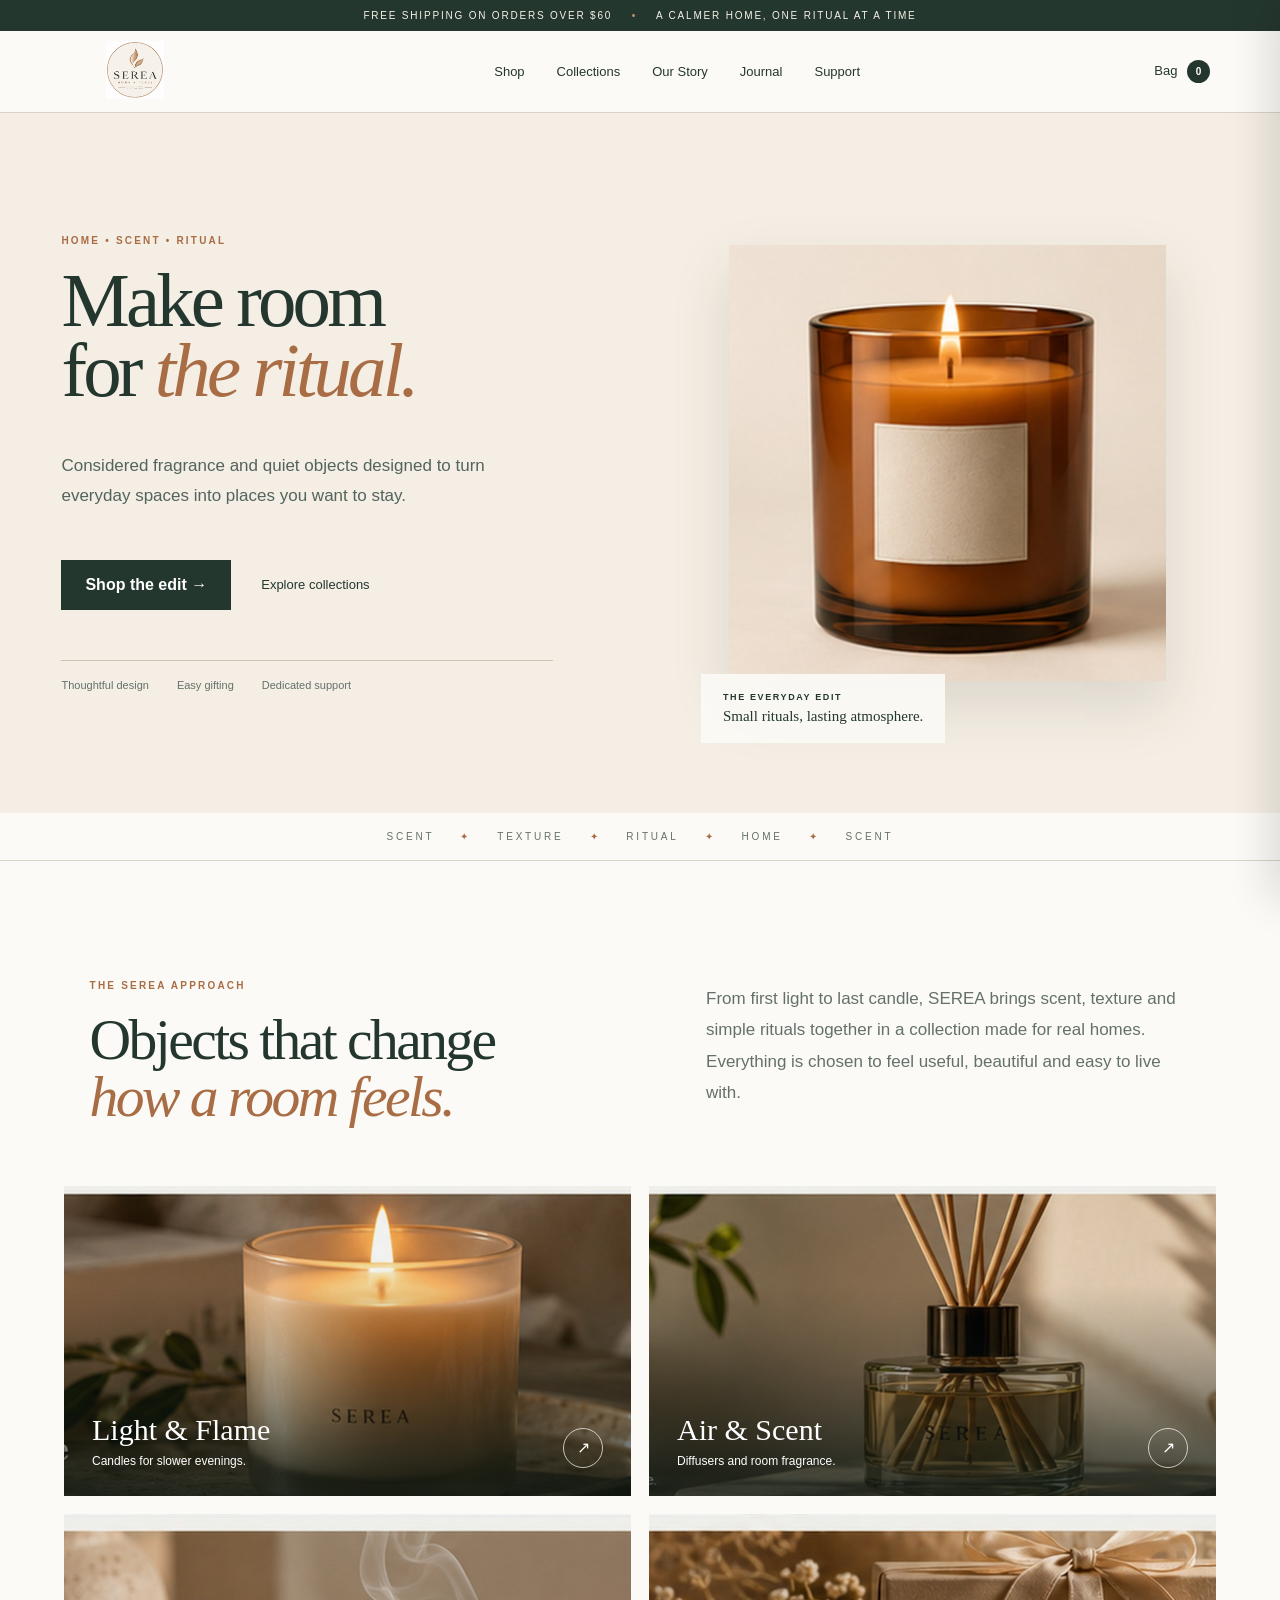
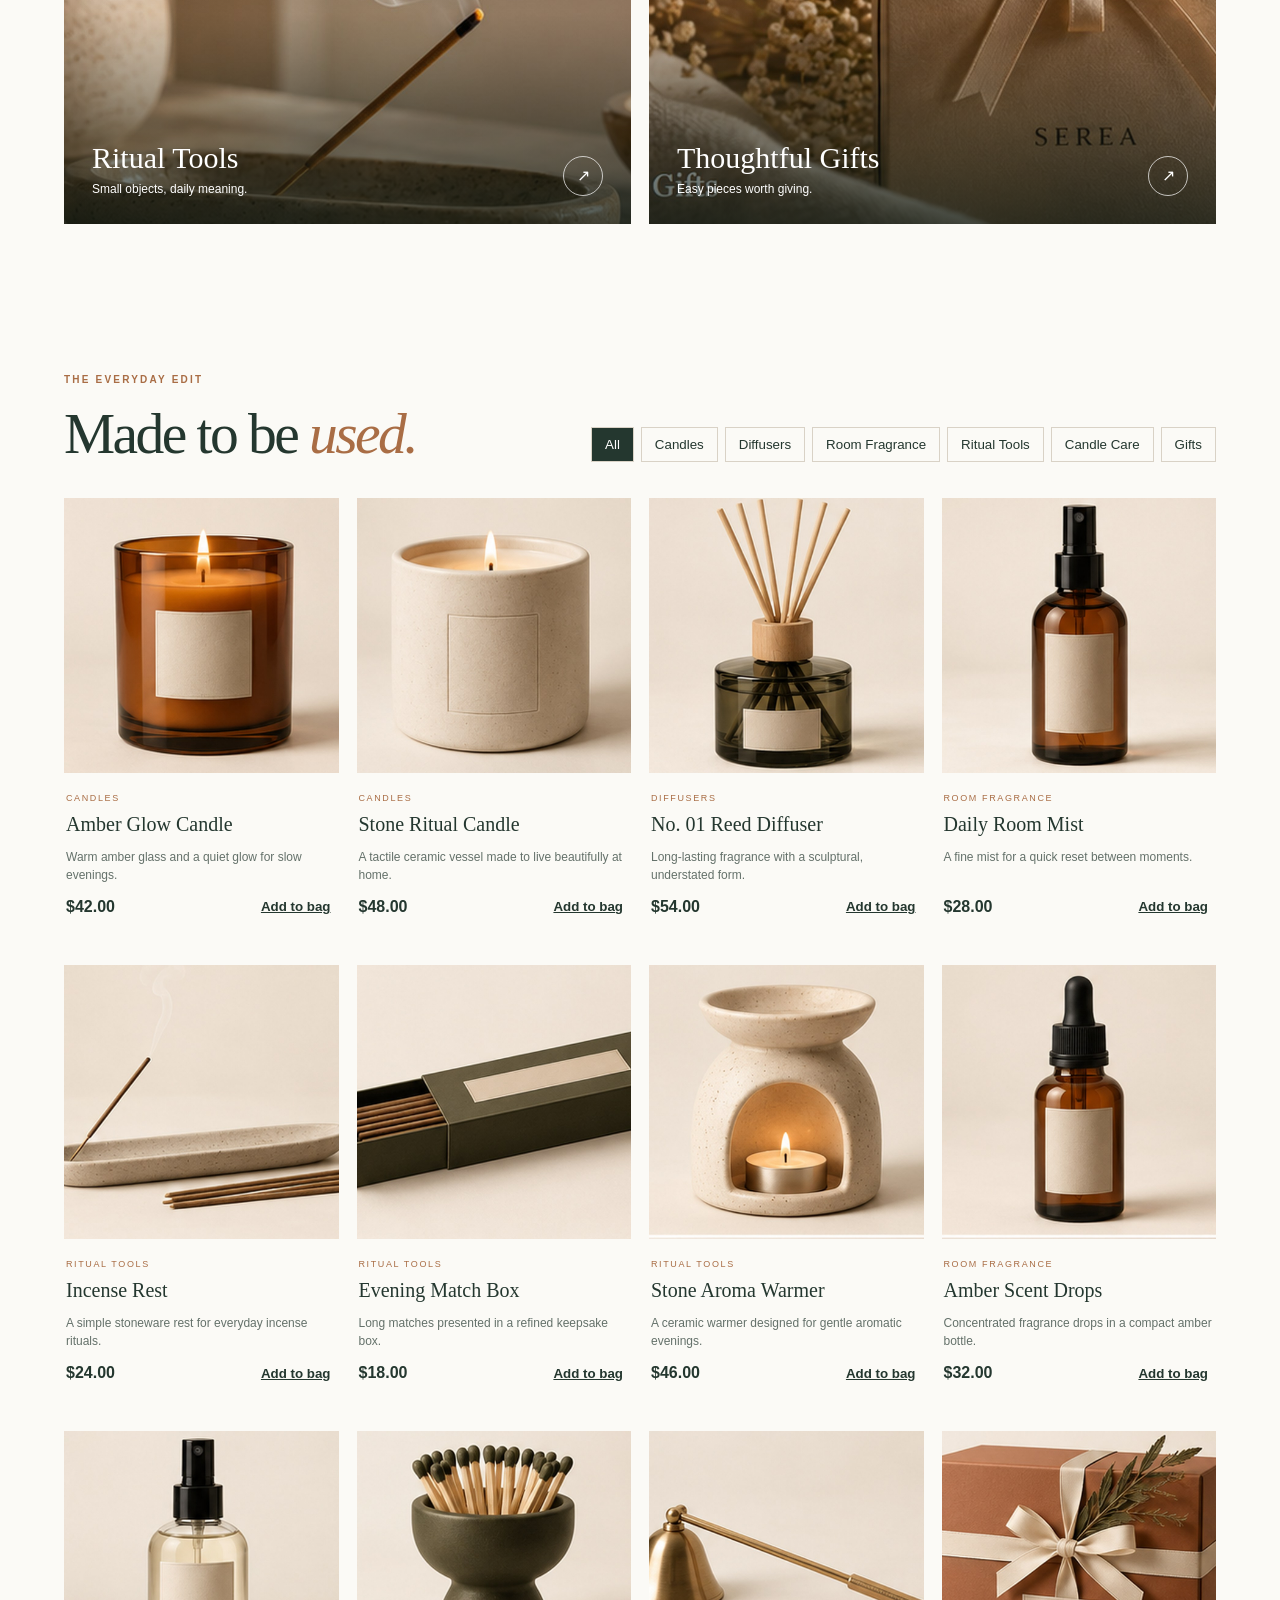
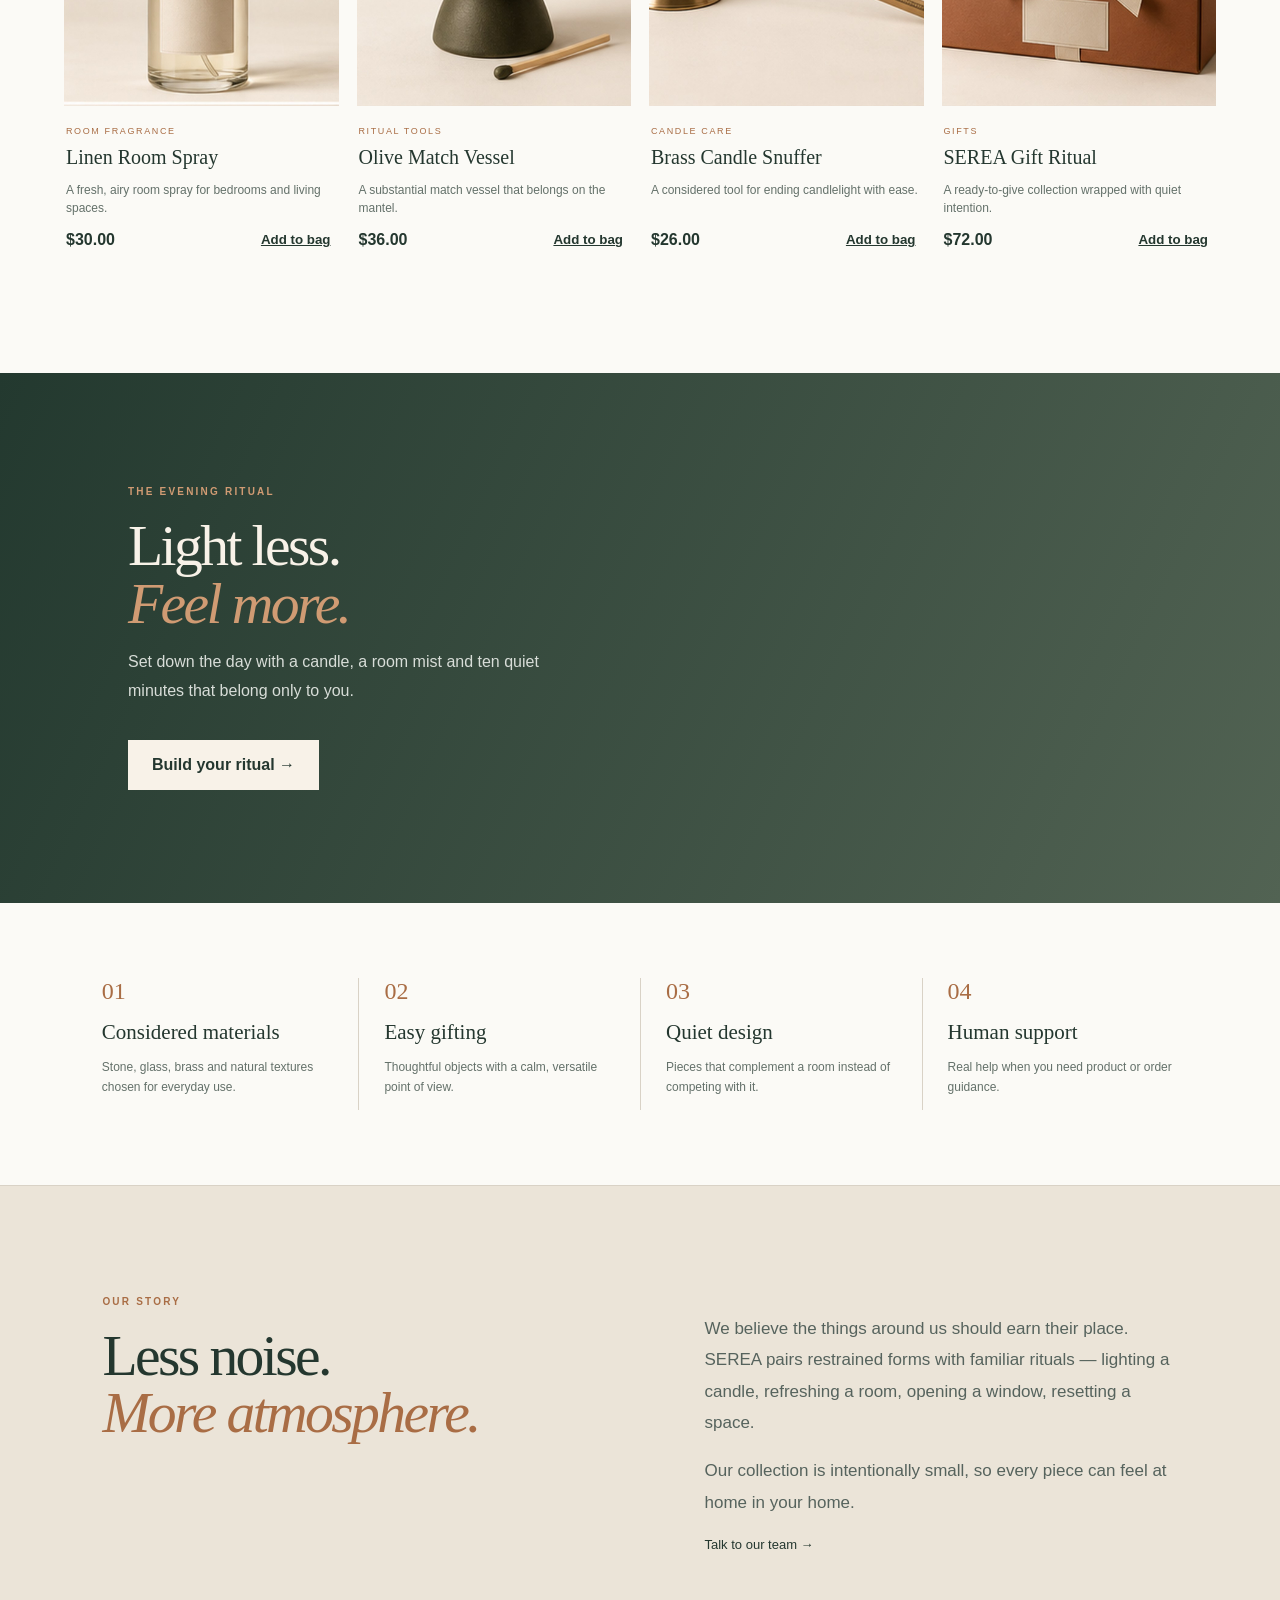
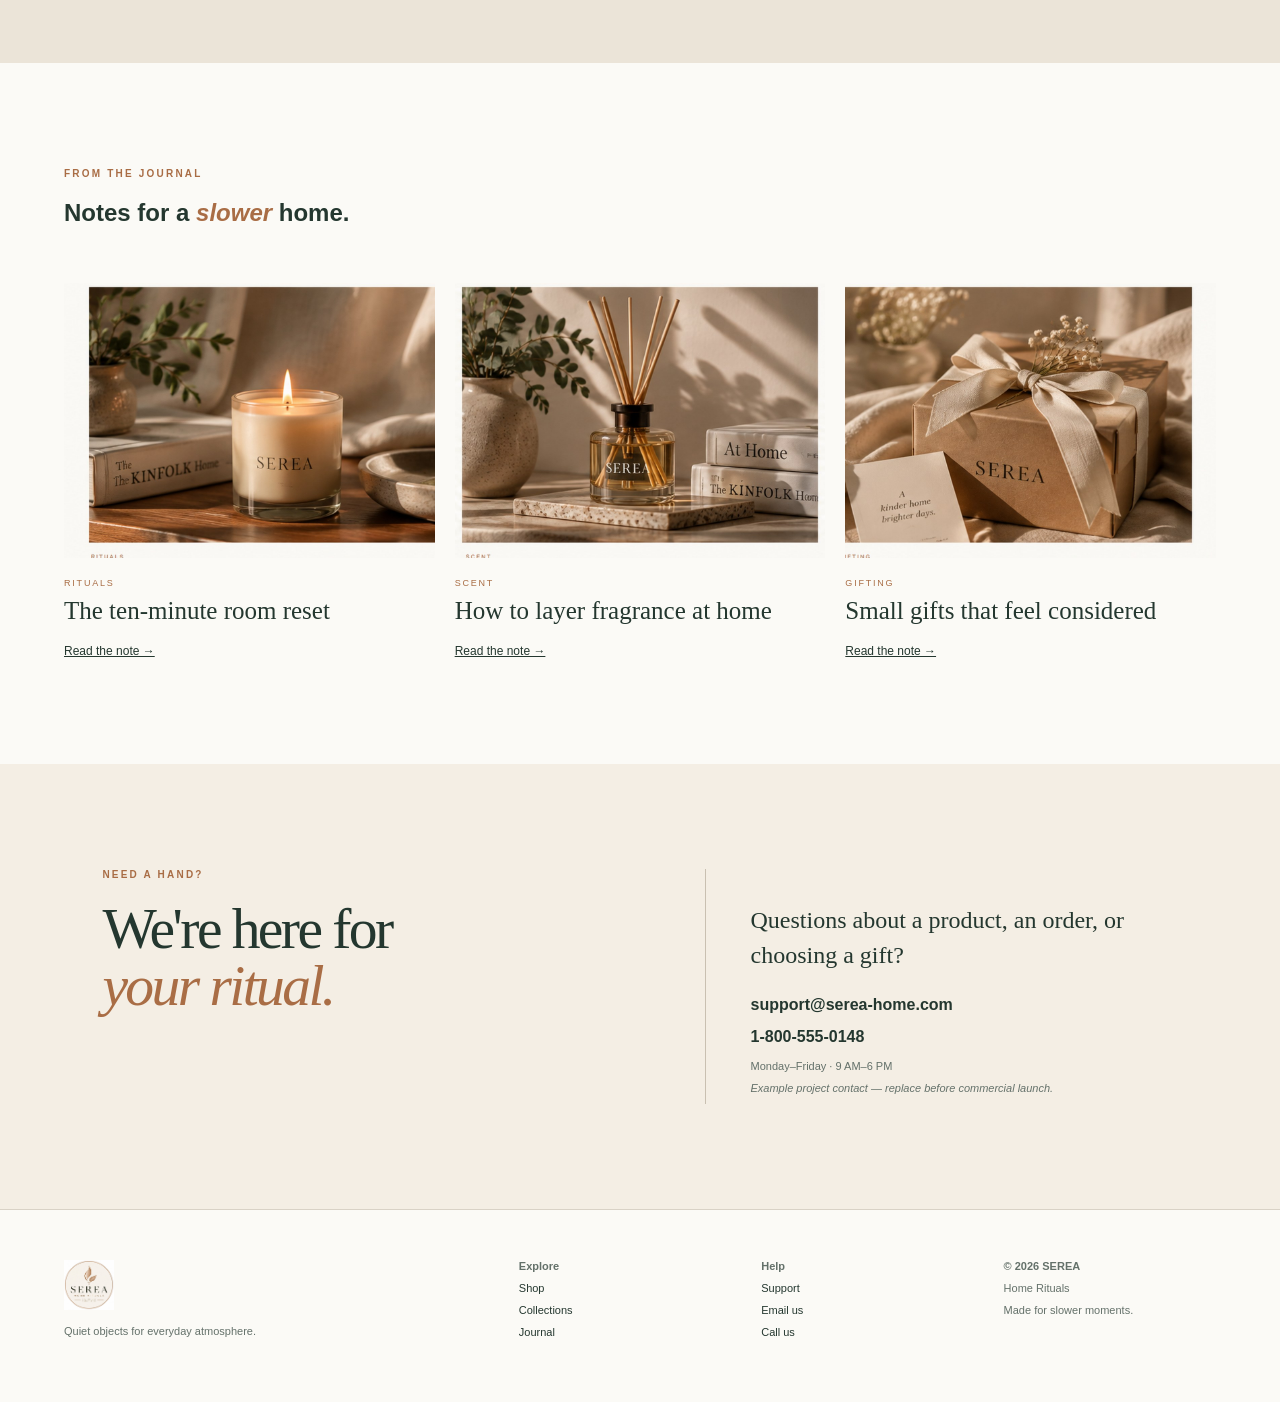
==== commit feb7889d: "Add files via upload" ====
--- a/index.html
+++ b/index.html
@@ -65,9 +65,9 @@
 <section class="journal" id="journal">
   <div class="shop-head"><div><p class="eyebrow">FROM THE JOURNAL</p><h2>Notes for a <em>slower</em> home.</h2></div></div>
   <div class="journal-grid">
-    <article><div class="jimg j1"></div><p>RITUALS</p><h3>The ten-minute room reset</h3><a href="#support">Read the note →</a></article>
-    <article><div class="jimg j2"></div><p>SCENT</p><h3>How to layer fragrance at home</h3><a href="#support">Read the note →</a></article>
-    <article><div class="jimg j3"></div><p>GIFTING</p><h3>Small gifts that feel considered</h3><a href="#support">Read the note →</a></article>
+    <article><div class="jimg"><img src="assets/products/journal-room-reset.jpg" alt="Candle ritual in a calm home"></div><p>RITUALS</p><h3>The ten-minute room reset</h3><a href="#support">Read the note →</a></article>
+    <article><div class="jimg"><img src="assets/products/journal-layer-fragrance.jpg" alt="Reed diffuser styled in a home"></div><p>SCENT</p><h3>How to layer fragrance at home</h3><a href="#support">Read the note →</a></article>
+    <article><div class="jimg"><img src="assets/products/journal-thoughtful-gifts.jpg" alt="Thoughtful gift wrapped with ribbon"></div><p>GIFTING</p><h3>Small gifts that feel considered</h3><a href="#support">Read the note →</a></article>
   </div>
 </section>
 
--- a/styles.css
+++ b/styles.css
@@ -1 +1 @@
-*{box-sizing:border-box}html{scroll-behavior:smooth}:root{--ink:#24372f;--muted:#64716a;--cream:#f4eee4;--paper:#fbfaf6;--rust:#a96d45;--line:#d9d2c6}body{margin:0;background:var(--paper);color:var(--ink);font-family:Arial,Helvetica,sans-serif}.topbar{background:var(--ink);color:#f7f1e8;text-align:center;padding:10px;font-size:10px;letter-spacing:.18em}.topbar span{margin:0 15px;color:#c9956e}.header{height:82px;padding:0 5%;display:flex;align-items:center;justify-content:space-between;border-bottom:1px solid var(--line);background:rgba(251,250,246,.96);position:sticky;top:0;z-index:20;backdrop-filter:blur(10px)}.logo img{width:142px;height:58px;object-fit:contain}.header nav{display:flex;gap:32px}.header nav a,.bag-trigger,.under{font-size:13px;color:var(--ink);text-decoration:none}.bag-trigger{background:none;border:0;cursor:pointer}.bag-trigger b{display:inline-grid;place-items:center;background:var(--ink);color:white;width:23px;height:23px;border-radius:50%;margin-left:6px;font-size:10px}.hero{min-height:700px;display:grid;grid-template-columns:48% 52%;background:var(--cream)}.hero-copy{padding:85px 10%;display:flex;flex-direction:column;justify-content:center}.eyebrow{font-size:10px;letter-spacing:.22em;font-weight:bold;color:var(--rust);margin:0 0 20px}.hero h1{font:clamp(58px,6vw,90px)/.91 Georgia,serif;letter-spacing:-.05em;margin:0 0 28px}.hero h1 em,h2 em{color:var(--rust);font-style:italic}.lead{font-size:17px;line-height:1.75;color:#53645d;max-width:560px}.actions{display:flex;align-items:center;gap:30px;margin:32px 0 50px}.button{display:inline-block;background:var(--ink);color:#fff;text-decoration:none;padding:16px 24px;border:0;cursor:pointer;font-weight:bold}.trust{display:flex;gap:28px;border-top:1px solid #cec5b7;padding-top:18px;color:var(--muted);font-size:11px}.hero-visual{display:flex;align-items:center;justify-content:center;position:relative;padding:60px 9%}.hero-frame{width:min(620px,80%);aspect-ratio:1;background:#eee6da;overflow:hidden;box-shadow:0 25px 55px rgba(54,47,36,.13)}.hero-frame img{width:100%;height:100%;object-fit:cover}.hero-note{position:absolute;bottom:70px;left:13%;background:rgba(251,250,246,.93);padding:18px 22px;display:flex;flex-direction:column;gap:6px}.hero-note strong{font-size:9px;letter-spacing:.18em}.hero-note span{font:15px Georgia,serif}.marquee{display:flex;justify-content:center;gap:26px;padding:18px;border-bottom:1px solid var(--line);font-size:10px;letter-spacing:.28em;color:var(--muted)}.marquee i{color:var(--rust);font-style:normal}.intro{padding:105px 7% 60px;display:grid;grid-template-columns:1fr 1fr;gap:12%;align-items:end}.intro h2,.shop h2,.about h2,.support h2,.banner h2{font:clamp(40px,4.5vw,66px)/1 Georgia,serif;letter-spacing:-.045em;margin:0}.intro>p{font-size:17px;line-height:1.85;color:var(--muted);max-width:570px}.collections{padding:0 5% 110px;display:grid;grid-template-columns:1fr 1fr;gap:18px}.collection{height:310px;padding:28px;display:flex;justify-content:space-between;align-items:flex-end;color:#fff;text-decoration:none;position:relative;overflow:hidden}.collection:before{content:"";position:absolute;inset:0;background:linear-gradient(0deg,rgba(12,25,20,.72),rgba(12,25,20,.05) 68%);z-index:1}.collection img{position:absolute;inset:0;width:100%;height:100%;object-fit:cover;display:block}.collection>div,.collection>span{position:relative;z-index:2}.collection>span{z-index:2}.collection.one,.collection.two,.collection.three,.collection.four{background:#465448}.collection b{display:block;font:30px Georgia,serif}.collection small{display:block;margin-top:7px;font-size:12px}.collection>span{width:40px;height:40px;border:1px solid rgba(255,255,255,.7);border-radius:50%;display:grid;place-items:center}.shop{padding:40px 5% 110px}.shop-head{display:flex;justify-content:space-between;align-items:end;margin-bottom:36px}.filters{display:flex;gap:7px;flex-wrap:wrap;justify-content:flex-end}.filter{padding:9px 13px;border:1px solid var(--line);background:transparent;color:var(--ink);cursor:pointer}.filter.active{background:var(--ink);color:white}.products{display:grid;grid-template-columns:repeat(4,1fr);gap:35px 18px}.product-img{aspect-ratio:1;background:var(--cream);overflow:hidden}.product-img img{width:100%;height:100%;display:block;object-fit:cover}.product-info{padding:14px 2px}.product-info .cat{font-size:9px;letter-spacing:.18em;text-transform:uppercase;color:var(--rust)}.product-info h3{font:20px Georgia,serif;margin:8px 0}.product-info p{font-size:12px;line-height:1.5;color:var(--muted);min-height:38px}.price-row{display:flex;align-items:center;justify-content:space-between}.price{font-weight:bold}.add{background:none;border:0;text-decoration:underline;cursor:pointer;color:var(--ink);font-weight:bold}.banner{min-height:530px;background:linear-gradient(115deg,#23392f,#526353);color:#f8f2e8;display:flex;align-items:center;padding:70px 10%}.banner .eyebrow{color:#d09b73}.banner h2 em{color:#d09b73}.banner p:not(.eyebrow){max-width:470px;line-height:1.8;color:#d8ddd8}.button.light{background:#f8f2e8;color:var(--ink);margin-top:18px}.features{display:grid;grid-template-columns:repeat(4,1fr);padding:75px 6%;border-bottom:1px solid var(--line)}.features article{padding:0 25px;border-left:1px solid var(--line)}.features article:first-child{border-left:0}.features strong{color:var(--rust);font:24px Georgia,serif}.features h3{font:21px Georgia,serif;margin:15px 0 8px}.features p{font-size:12px;line-height:1.7;color:var(--muted)}.about{padding:110px 8%;display:grid;grid-template-columns:1fr 1fr;gap:12%;background:#ebe4d8}.about-copy{max-width:560px}.about-copy p{font-size:17px;line-height:1.85;color:#56635d}.journal{padding:105px 5%}.journal-grid{display:grid;grid-template-columns:repeat(3,1fr);gap:20px}.jimg{aspect-ratio:1.35;background:var(--cream);margin-bottom:20px}.j1{background:linear-gradient(145deg,#cdbb9f,#586451)}.j2{background:linear-gradient(145deg,#a8aa91,#3b4b40)}.j3{background:linear-gradient(145deg,#b98b69,#5b5b4a)}.journal article p{font-size:9px;letter-spacing:.2em;color:var(--rust)}.journal h3{font:25px Georgia,serif;margin:8px 0 16px}.journal a{font-size:12px;color:var(--ink)}.support{padding:105px 8%;display:grid;grid-template-columns:1fr 1fr;gap:12%;background:var(--cream)}.support-card{border-left:1px solid #c9c0b1;padding:10px 0 10px 45px}.support-card p{font:24px Georgia,serif;line-height:1.45}.support-card a{display:block;color:var(--ink);font-weight:bold;text-decoration:none;margin:14px 0}.support-card span,.support-card small{display:block;color:var(--muted);font-size:11px;margin-top:10px}.support-card small{font-style:italic}footer{padding:50px 5%;display:grid;grid-template-columns:2fr 1fr 1fr 1fr;gap:30px;border-top:1px solid var(--line);font-size:11px;color:var(--muted)}footer img{width:130px;height:50px;object-fit:contain;object-position:left center}footer p{max-width:220px;line-height:1.6}footer strong,footer a,footer span{display:block;margin-bottom:10px}footer a{color:var(--ink);text-decoration:none}.bag{position:fixed;z-index:40;right:-430px;top:0;width:min(430px,100%);height:100vh;background:var(--paper);padding:28px;transition:.3s;box-shadow:-12px 0 40px rgba(0,0,0,.12);overflow:auto}.bag.open{right:0}.shade{position:fixed;z-index:30;inset:0;background:rgba(0,0,0,.25);display:none}.shade.show{display:block}.bag-top{display:flex;justify-content:space-between;border-bottom:1px solid var(--line);padding-bottom:18px}.bag-top h2{font:32px Georgia,serif;margin:0}.bag-top button{border:0;background:none;font-size:28px;cursor:pointer}.bag-item{display:grid;grid-template-columns:70px 1fr auto;gap:12px;align-items:center;padding:16px 0;border-bottom:1px solid var(--line)}.bag-item img{width:70px;height:70px;object-fit:cover}.bag-item strong{font:15px Georgia,serif}.bag-item small{display:block;color:var(--muted);margin-top:5px}.bag-item button{border:0;background:none;color:var(--rust);cursor:pointer}.total{display:flex;justify-content:space-between;padding:24px 0;font-size:18px}.full{width:100%}@media(max-width:900px){.header nav{gap:15px}.hero{grid-template-columns:1fr}.hero-visual{order:-1;padding:45px}.hero-frame{width:65%}.hero-copy{padding:55px 8%}.intro,.about,.support{grid-template-columns:1fr}.collections{grid-template-columns:1fr 1fr}.products{grid-template-columns:repeat(2,1fr)}.features{grid-template-columns:1fr 1fr;gap:30px}.features article:nth-child(3){border-left:0}.journal-grid{grid-template-columns:1fr 1fr}footer{grid-template-columns:1fr 1fr}}@media(max-width:600px){.topbar{font-size:8px}.header{height:68px}.header nav{display:none}.logo img{width:120px}.hero-visual{padding:35px}.hero-frame{width:82%}.hero-note{left:8%;bottom:28px}.hero-copy{padding:45px 7%}.hero h1{font-size:54px}.trust{gap:13px;flex-wrap:wrap}.intro,.shop,.about,.support,.journal,.banner{padding-left:7%;padding-right:7%}.collections{grid-template-columns:1fr;padding-left:7%;padding-right:7%}.collection{height:255px}.shop-head{display:block}.filters{justify-content:flex-start;margin-top:25px}.products{gap:30px 12px}.product-info h3{font-size:17px}.product-info p{min-height:auto}.features{grid-template-columns:1fr;padding:55px 7%}.features article,.features article:nth-child(3){border-left:0;border-top:1px solid var(--line);padding:25px 0}.features article:first-child{border-top:0}.journal-grid{grid-template-columns:1fr}footer{grid-template-columns:1fr;padding:40px 7%}}+*{box-sizing:border-box}html{scroll-behavior:smooth}:root{--ink:#24372f;--muted:#64716a;--cream:#f4eee4;--paper:#fbfaf6;--rust:#a96d45;--line:#d9d2c6}body{margin:0;background:var(--paper);color:var(--ink);font-family:Arial,Helvetica,sans-serif}.topbar{background:var(--ink);color:#f7f1e8;text-align:center;padding:10px;font-size:10px;letter-spacing:.18em}.topbar span{margin:0 15px;color:#c9956e}.header{height:82px;padding:0 5%;display:flex;align-items:center;justify-content:space-between;border-bottom:1px solid var(--line);background:rgba(251,250,246,.96);position:sticky;top:0;z-index:20;backdrop-filter:blur(10px)}.logo img{width:142px;height:58px;object-fit:contain}.header nav{display:flex;gap:32px}.header nav a,.bag-trigger,.under{font-size:13px;color:var(--ink);text-decoration:none}.bag-trigger{background:none;border:0;cursor:pointer}.bag-trigger b{display:inline-grid;place-items:center;background:var(--ink);color:white;width:23px;height:23px;border-radius:50%;margin-left:6px;font-size:10px}.hero{min-height:700px;display:grid;grid-template-columns:48% 52%;background:var(--cream)}.hero-copy{padding:85px 10%;display:flex;flex-direction:column;justify-content:center}.eyebrow{font-size:10px;letter-spacing:.22em;font-weight:bold;color:var(--rust);margin:0 0 20px}.hero h1{font:clamp(58px,6vw,90px)/.91 Georgia,serif;letter-spacing:-.05em;margin:0 0 28px}.hero h1 em,h2 em{color:var(--rust);font-style:italic}.lead{font-size:17px;line-height:1.75;color:#53645d;max-width:560px}.actions{display:flex;align-items:center;gap:30px;margin:32px 0 50px}.button{display:inline-block;background:var(--ink);color:#fff;text-decoration:none;padding:16px 24px;border:0;cursor:pointer;font-weight:bold}.trust{display:flex;gap:28px;border-top:1px solid #cec5b7;padding-top:18px;color:var(--muted);font-size:11px}.hero-visual{display:flex;align-items:center;justify-content:center;position:relative;padding:60px 9%}.hero-frame{width:min(620px,80%);aspect-ratio:1;background:#eee6da;overflow:hidden;box-shadow:0 25px 55px rgba(54,47,36,.13)}.hero-frame img{width:100%;height:100%;object-fit:cover}.hero-note{position:absolute;bottom:70px;left:13%;background:rgba(251,250,246,.93);padding:18px 22px;display:flex;flex-direction:column;gap:6px}.hero-note strong{font-size:9px;letter-spacing:.18em}.hero-note span{font:15px Georgia,serif}.marquee{display:flex;justify-content:center;gap:26px;padding:18px;border-bottom:1px solid var(--line);font-size:10px;letter-spacing:.28em;color:var(--muted)}.marquee i{color:var(--rust);font-style:normal}.intro{padding:105px 7% 60px;display:grid;grid-template-columns:1fr 1fr;gap:12%;align-items:end}.intro h2,.shop h2,.about h2,.support h2,.banner h2{font:clamp(40px,4.5vw,66px)/1 Georgia,serif;letter-spacing:-.045em;margin:0}.intro>p{font-size:17px;line-height:1.85;color:var(--muted);max-width:570px}.collections{padding:0 5% 110px;display:grid;grid-template-columns:1fr 1fr;gap:18px}.collection{height:310px;padding:28px;display:flex;justify-content:space-between;align-items:flex-end;color:#fff;text-decoration:none;position:relative;overflow:hidden}.collection:before{content:"";position:absolute;inset:0;background:linear-gradient(0deg,rgba(12,25,20,.72),rgba(12,25,20,.05) 68%);z-index:1}.collection img{position:absolute;inset:0;width:100%;height:100%;object-fit:cover;display:block}.collection>div,.collection>span{position:relative;z-index:2}.collection>span{z-index:2}.collection.one,.collection.two,.collection.three,.collection.four{background:#465448}.collection b{display:block;font:30px Georgia,serif}.collection small{display:block;margin-top:7px;font-size:12px}.collection>span{width:40px;height:40px;border:1px solid rgba(255,255,255,.7);border-radius:50%;display:grid;place-items:center}.shop{padding:40px 5% 110px}.shop-head{display:flex;justify-content:space-between;align-items:end;margin-bottom:36px}.filters{display:flex;gap:7px;flex-wrap:wrap;justify-content:flex-end}.filter{padding:9px 13px;border:1px solid var(--line);background:transparent;color:var(--ink);cursor:pointer}.filter.active{background:var(--ink);color:white}.products{display:grid;grid-template-columns:repeat(4,1fr);gap:35px 18px}.product-img{aspect-ratio:1;background:var(--cream);overflow:hidden}.product-img img{width:100%;height:100%;display:block;object-fit:cover}.product-info{padding:14px 2px}.product-info .cat{font-size:9px;letter-spacing:.18em;text-transform:uppercase;color:var(--rust)}.product-info h3{font:20px Georgia,serif;margin:8px 0}.product-info p{font-size:12px;line-height:1.5;color:var(--muted);min-height:38px}.price-row{display:flex;align-items:center;justify-content:space-between}.price{font-weight:bold}.add{background:none;border:0;text-decoration:underline;cursor:pointer;color:var(--ink);font-weight:bold}.banner{min-height:530px;background:linear-gradient(115deg,#23392f,#526353);color:#f8f2e8;display:flex;align-items:center;padding:70px 10%}.banner .eyebrow{color:#d09b73}.banner h2 em{color:#d09b73}.banner p:not(.eyebrow){max-width:470px;line-height:1.8;color:#d8ddd8}.button.light{background:#f8f2e8;color:var(--ink);margin-top:18px}.features{display:grid;grid-template-columns:repeat(4,1fr);padding:75px 6%;border-bottom:1px solid var(--line)}.features article{padding:0 25px;border-left:1px solid var(--line)}.features article:first-child{border-left:0}.features strong{color:var(--rust);font:24px Georgia,serif}.features h3{font:21px Georgia,serif;margin:15px 0 8px}.features p{font-size:12px;line-height:1.7;color:var(--muted)}.about{padding:110px 8%;display:grid;grid-template-columns:1fr 1fr;gap:12%;background:#ebe4d8}.about-copy{max-width:560px}.about-copy p{font-size:17px;line-height:1.85;color:#56635d}.journal{padding:105px 5%}.journal-grid{display:grid;grid-template-columns:repeat(3,1fr);gap:20px}.jimg{aspect-ratio:1.35;background:var(--cream);margin-bottom:20px;overflow:hidden}.jimg img{width:100%;height:100%;display:block;object-fit:cover}.journal article p{font-size:9px;letter-spacing:.2em;color:var(--rust)}.journal h3{font:25px Georgia,serif;margin:8px 0 16px}.journal a{font-size:12px;color:var(--ink)}.support{padding:105px 8%;display:grid;grid-template-columns:1fr 1fr;gap:12%;background:var(--cream)}.support-card{border-left:1px solid #c9c0b1;padding:10px 0 10px 45px}.support-card p{font:24px Georgia,serif;line-height:1.45}.support-card a{display:block;color:var(--ink);font-weight:bold;text-decoration:none;margin:14px 0}.support-card span,.support-card small{display:block;color:var(--muted);font-size:11px;margin-top:10px}.support-card small{font-style:italic}footer{padding:50px 5%;display:grid;grid-template-columns:2fr 1fr 1fr 1fr;gap:30px;border-top:1px solid var(--line);font-size:11px;color:var(--muted)}footer img{width:130px;height:50px;object-fit:contain;object-position:left center}footer p{max-width:220px;line-height:1.6}footer strong,footer a,footer span{display:block;margin-bottom:10px}footer a{color:var(--ink);text-decoration:none}.bag{position:fixed;z-index:40;right:-430px;top:0;width:min(430px,100%);height:100vh;background:var(--paper);padding:28px;transition:.3s;box-shadow:-12px 0 40px rgba(0,0,0,.12);overflow:auto}.bag.open{right:0}.shade{position:fixed;z-index:30;inset:0;background:rgba(0,0,0,.25);display:none}.shade.show{display:block}.bag-top{display:flex;justify-content:space-between;border-bottom:1px solid var(--line);padding-bottom:18px}.bag-top h2{font:32px Georgia,serif;margin:0}.bag-top button{border:0;background:none;font-size:28px;cursor:pointer}.bag-item{display:grid;grid-template-columns:70px 1fr auto;gap:12px;align-items:center;padding:16px 0;border-bottom:1px solid var(--line)}.bag-item img{width:70px;height:70px;object-fit:cover}.bag-item strong{font:15px Georgia,serif}.bag-item small{display:block;color:var(--muted);margin-top:5px}.bag-item button{border:0;background:none;color:var(--rust);cursor:pointer}.total{display:flex;justify-content:space-between;padding:24px 0;font-size:18px}.full{width:100%}@media(max-width:900px){.header nav{gap:15px}.hero{grid-template-columns:1fr}.hero-visual{order:-1;padding:45px}.hero-frame{width:65%}.hero-copy{padding:55px 8%}.intro,.about,.support{grid-template-columns:1fr}.collections{grid-template-columns:1fr 1fr}.products{grid-template-columns:repeat(2,1fr)}.features{grid-template-columns:1fr 1fr;gap:30px}.features article:nth-child(3){border-left:0}.journal-grid{grid-template-columns:1fr 1fr}footer{grid-template-columns:1fr 1fr}}@media(max-width:600px){.topbar{font-size:8px}.header{height:68px}.header nav{display:none}.logo img{width:120px}.hero-visual{padding:35px}.hero-frame{width:82%}.hero-note{left:8%;bottom:28px}.hero-copy{padding:45px 7%}.hero h1{font-size:54px}.trust{gap:13px;flex-wrap:wrap}.intro,.shop,.about,.support,.journal,.banner{padding-left:7%;padding-right:7%}.collections{grid-template-columns:1fr;padding-left:7%;padding-right:7%}.collection{height:255px}.shop-head{display:block}.filters{justify-content:flex-start;margin-top:25px}.products{gap:30px 12px}.product-info h3{font-size:17px}.product-info p{min-height:auto}.features{grid-template-columns:1fr;padding:55px 7%}.features article,.features article:nth-child(3){border-left:0;border-top:1px solid var(--line);padding:25px 0}.features article:first-child{border-top:0}.journal-grid{grid-template-columns:1fr}footer{grid-template-columns:1fr;padding:40px 7%}}
